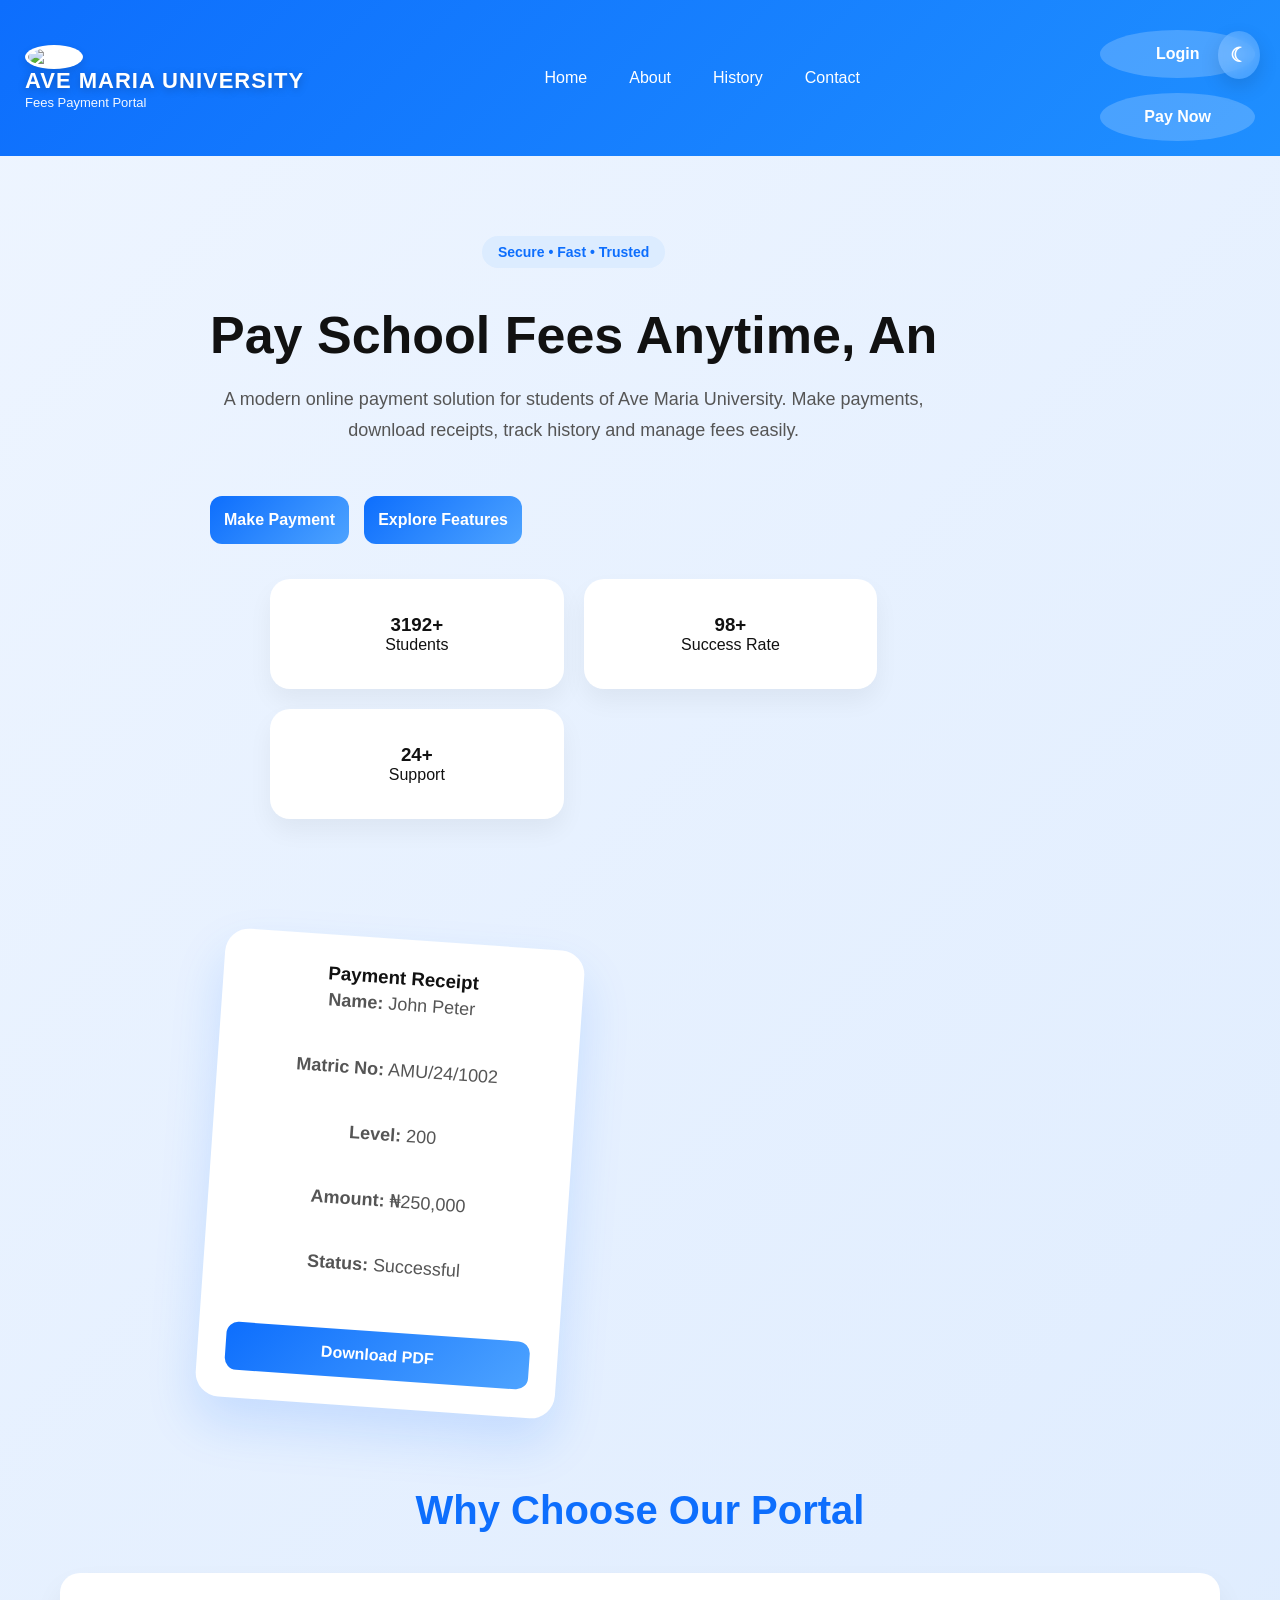
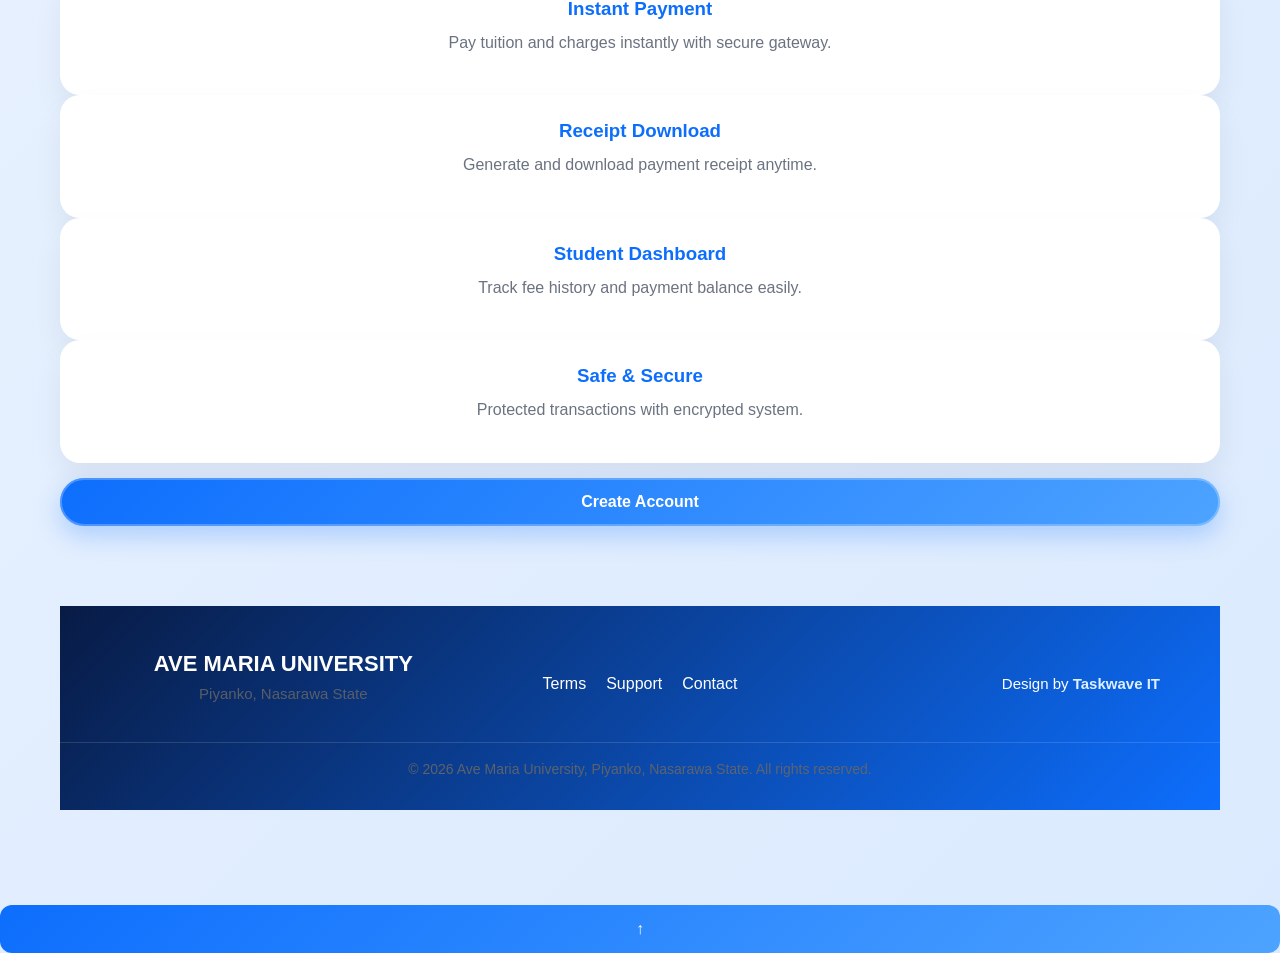
==== index.html @ d62d5ad3 "Add files via upload" ====
<!DOCTYPE html>
<html lang="en">
<head>
<meta charset="UTF-8">
<meta name="viewport" content="width=device-width, initial-scale=1.0">
<title>Ave Maria University Fees Portal</title>
<link rel="stylesheet" href="style.css">
</head>
<body>

<!-- HEADER -->
<header>
    
<div class="logo">
   <div class="logo">
    <img src="image/logo.jpg" alt="Logo">

    <div class="logo-text">
        <h2>AVE MARIA UNIVERSITY</h2>
        <span>Fees Payment Portal</span>
    </div>
</div>
</div>
<button class="theme-toggle" id="themeToggle" title="Toggle Theme">
    ☾
</button>
    <nav>
        <a href="index.html">Home</a>
        <a href="about.html">About</a>
        <a href="payment history.html">History</a>
        <a href="contact.html">Contact</a>
        
    

    </nav>

    <div class="buttons">
        <a href="login.html"><button class="login">Login</button></a>
        <a href="paynow.html"><button class="register">Pay Now</button></a>
    </div>
</header>

<!-- HERO -->
<section class="hero">

    <div class="hero-left">
        <span class="tag">Secure • Fast • Trusted</span>
        <h1>Pay School Fees <br> Anytime, Anywhere</h1>
        <p>
            A modern online payment solution for students of Ave Maria University.
            Make payments, download receipts, track history and manage fees easily.
        </p>

        <div class="hero-btns">
            <a href="paynow.html"><button class="primary">Make Payment</button></a>
            <a href="features.html"><button class="secondary">Explore Features</button></a>
        </div>

        <!-- STATS -->
        <div class="stats">
            <div class="box">
                <h3>5k+</h3>
                <span>Students</span>
            </div>

            <div class="box">
                <h3>98%</h3>
                <span>Success Rate</span>
            </div>

            <div class="box">
                <h3>24/7</h3>
                <span>Support</span>
            </div>
        </div>
    </div>

    <!-- FLOATING RECEIPT -->
    <div class="hero-right">
        <div class="receipt-card">
            <h3>Payment Receipt</h3>
            <p><strong>Name:</strong> John Peter</p>
            <p><strong>Matric No:</strong> AMU/24/1002</p>
            <p><strong>Level:</strong> 200</p>
            <p><strong>Amount:</strong> ₦250,000</p>
            <p><strong>Status:</strong> Successful</p>
            <button>Download PDF</button>
        </div>
    </div>

</section>

<!-- FEATURES -->
<section class="features">

    <h2>Why Choose Our Portal</h2>

    <div class="cards">

        <div class="card">
            <h3>Instant Payment</h3>
            <p>Pay tuition and charges instantly with secure gateway.</p>
        </div>

        <div class="card">
            <h3>Receipt Download</h3>
            <p>Generate and download payment receipt anytime.</p>
        </div>

        <div class="card">
            <h3>Student Dashboard</h3>
            <p>Track fee history and payment balance easily.</p>
        </div>

        <div class="card">
            <h3>Safe & Secure</h3>
            <p>Protected transactions with encrypted system.</p>
        </div>

    </div>
    <a href="register.html">
    <button class="create-account-btn" id="createAccountBtn">
        <span>Create Account</span>
    </button>
</a>
<!-- FOOTER -->
<footer class="footer">

    <div class="footer-top">

        <div class="footer-brand">
            <h3>AVE MARIA UNIVERSITY</h3>
            <p>Piyanko, Nasarawa State</p>
        </div>

        <div class="footer-links">
            <a href="terms.html">Terms</a>
            <a href="support.html">Support</a>
            <a href="contact.html">Contact</a>
        </div>

        <div class="footer-credit">
            <span>Design by <strong>Taskwave IT</strong></span>
        </div>

    </div>

    <div class="footer-bottom">
        <p id="copyright"></p>
    </div>

</footer>
<script src="script.js"></script>
</section>

</body>
</html>
---- style.css ----
*{
margin:0;
padding:0;
box-sizing:border-box;
font-family:Segoe UI, sans-serif;
}

html{
scroll-behavior:smooth;
}

body{
width:100%;
overflow-x:hidden;
}



*{
    margin:0;
    padding:0;
    box-sizing:border-box;
    font-family:'Inter',sans-serif;
}

body{
    background:#f7fbff;
    color:#111827;
}

/* HEADER */
.header{
    padding:18px 70px;
    display:flex;
    justify-content:space-between;
    align-items:center;
    background:linear-gradient(135deg,#0d6efd,#1f7bff);
    color:#fff;
}

.logo h2{
    font-size:22px;
}

.logo span{
    font-size:13px;
    opacity:.9;
}

nav{
    display:flex;
    gap:28px;
}

nav a{
    color:#fff;
    text-decoration:none;
    font-weight:500;
}

.actions{
    display:flex;
    gap:12px;
}

button{
    border:none;
    cursor:pointer;
}

.btn-light{
    background:#fff;
    color:#0d6efd;
    padding:10px 20px;
    border-radius:30px;
    font-weight:700;
}

.btn-outline{
    background:transparent;
    color:#fff;
    border:2px solid #fff;
    padding:10px 20px;
    border-radius:30px;
    font-weight:700;
}

/* HERO */
.hero{
    padding:80px 70px;
    display:grid;
    grid-template-columns:1fr 1fr;
    gap:60px;
    align-items:center;
}

.tag{
    color:#0d6efd;
    font-weight:700;
    margin-bottom:14px;
}

.hero-left h1{
    font-size:58px;
    line-height:1.1;
    margin-bottom:20px;
}

.sub{
    font-size:17px;
    color:#6b7280;
    line-height:1.7;
    max-width:560px;
}

.hero-btns{
    margin-top:28px;
    display:flex;
    gap:15px;
}

.primary-btn{
    background:#0d6efd;
    color:#fff;
    padding:14px 26px;
    border-radius:35px;
    font-weight:700;
}

.secondary-btn{
    background:#e8f1ff;
    color:#0d6efd;
    padding:14px 26px;
    border-radius:35px;
    font-weight:700;
}

.stats{
    display:flex;
    gap:18px;
    margin-top:35px;
}

.stat-box{
    background:#fff;
    padding:18px 24px;
    border-radius:18px;
    box-shadow:0 10px 25px rgba(0,0,0,.05);
}

.stat-box h3{
    color:#0d6efd;
    font-size:28px;
}

.stat-box span{
    color:#6b7280;
    font-size:14px;
}

/* RECEIPT */
.hero-right{
    display:flex;
    justify-content:center;
}

.receipt-card{
    width:360px;
    background:#fff;
    padding:28px;
    border-radius:24px;
    box-shadow:0 25px 50px rgba(13,110,253,.15);
    transform:rotate(4deg);
}

.receipt-top{
    display:flex;
    justify-content:space-between;
    align-items:center;
}

.receipt-top h3{
    font-size:20px;
}

.receipt-top span{
    background:#dcfce7;
    color:#16a34a;
    padding:6px 12px;
    border-radius:20px;
    font-size:13px;
    font-weight:700;
}

.line{
    height:1px;
    background:#e5e7eb;
    margin:18px 0;
}

.receipt-row{
    display:flex;
    justify-content:space-between;
    margin-bottom:16px;
}

.receipt-row p{
    color:#6b7280;
}

.green{
    color:#16a34a;
}

.download-btn{
    margin-top:12px;
    width:100%;
    background:#0d6efd;
    color:#fff;
    padding:14px;
    border-radius:14px;
    font-weight:700;
}

/* FEATURES */
.features{
    padding:40px 70px 90px;
}

.features h2{
    text-align:center;
    font-size:38px;
    margin-bottom:35px;
}

.feature-grid{
    display:grid;
    grid-template-columns:repeat(auto-fit,minmax(230px,1fr));
    gap:22px;
}

.card{
    background:#fff;
    padding:28px;
    border-radius:20px;
    box-shadow:0 10px 30px rgba(0,0,0,.05);
}

.card h3{
    margin-bottom:10px;
    color:#0d6efd;
}

.card p{
    color:#6b7280;
    line-height:1.6;
}

/* RESPONSIVE */
@media(max-width:950px){
    .hero{
        grid-template-columns:1fr;
    }

    .header{
        flex-direction:column;
        gap:16px;
        padding:25px;
    }

    nav{
        flex-wrap:wrap;
        justify-content:center;
    }

    .hero,
    .features{
        padding:40px 25px;
    }

    .hero-left h1{
        font-size:42px;
    }

    .stats{
        flex-direction:column;
    }
}
*{
margin:0;
padding:0;
box-sizing:border-box;
font-family:Segoe UI,sans-serif;
}

body{
background:linear-gradient(135deg,#eaf4ff,#ffffff);
min-height:100vh;
}

/* HEADER */
header{
display:flex;
justify-content:space-between;
align-items:center;
padding:18px 60px;
background:linear-gradient(135deg,#0d6efd,#1f8fff);
color:#fff;
flex-wrap:wrap;
}

.logo h2{
font-size:22px;
}

.logo span{
font-size:13px;
opacity:.9;
}

nav{
display:flex;
gap:20px;
}

nav a{
text-decoration:none;
color:#fff;
font-weight:500;
}

nav a:hover{
opacity:.8;
}

/* FORM */
.register-section{
display:flex;
justify-content:center;
align-items:center;
padding:50px 20px;
}

.register-card{
background:#fff;
width:100%;
max-width:500px;
padding:40px;
border-radius:20px;
box-shadow:0 15px 40px rgba(0,0,0,.08);
}

.register-card h1{
color:#0d6efd;
margin-bottom:10px;
}

.register-card p{
color:#666;
margin-bottom:25px;
}

.input-group{
margin-bottom:18px;
}

.input-group label{
display:block;
margin-bottom:8px;
font-weight:600;
color:#333;
}

.input-group input,
.input-group select{
width:100%;
padding:14px;
border:1px solid #d9e4f5;
border-radius:12px;
outline:none;
font-size:15px;
}

.input-group input:focus,
.input-group select:focus{
border-color:#0d6efd;
}

button{
width:100%;
padding:14px;
border:none;
border-radius:12px;
background:#0d6efd;
color:#fff;
font-size:16px;
font-weight:600;
cursor:pointer;
margin-top:10px;
}

button:hover{
background:#0958d9;
}

.bottom-text{
text-align:center;
margin-top:18px;
font-size:14px;
}

.bottom-text a{
color:#0d6efd;
text-decoration:none;
font-weight:600;
}

/* MOBILE */
@media(max-width:768px){

header{
padding:20px;
flex-direction:column;
gap:15px;
}

nav{
flex-wrap:wrap;
justify-content:center;
}

.register-card{
padding:25px;
}

}
*{
margin:0;
padding:0;
box-sizing:border-box;
font-family:Segoe UI,sans-serif;
}

body{
background:#f8fbff;
color:#111;
}

/* HEADER */
header{
display:flex;
justify-content:space-between;
align-items:center;
padding:18px 60px;
background:linear-gradient(135deg,#0d6efd,#1f8fff);
color:#fff;
flex-wrap:wrap;
}

.logo h2{
font-size:22px;
}

.logo span{
font-size:13px;
opacity:.9;
}

nav{
display:flex;
gap:20px;
}

nav a{
text-decoration:none;
color:#fff;
font-weight:500;
}

nav a:hover{
opacity:.8;
}

/* HERO */
.hero{
display:flex;
justify-content:space-between;
align-items:center;
padding:80px 60px;
gap:40px;
flex-wrap:wrap;
}

.hero-text{
flex:1;
min-width:300px;
}

.tag{
background:#dbeaff;
color:#0d6efd;
padding:8px 16px;
border-radius:20px;
font-size:14px;
font-weight:600;
}

.hero-text h1{
font-size:52px;
margin:20px 0;
line-height:1.2;
}

.hero-text p{
font-size:18px;
color:#555;
line-height:1.7;
max-width:550px;
}

.hero-text button{
margin-top:25px;
padding:14px 28px;
border:none;
border-radius:30px;
background:#0d6efd;
color:#fff;
font-size:16px;
font-weight:600;
cursor:pointer;
}

.hero-card{
flex:1;
display:grid;
grid-template-columns:1fr;
gap:20px;
min-width:300px;
}

.card{
background:#fff;
padding:25px;
border-radius:20px;
box-shadow:0 15px 30px rgba(0,0,0,.06);
transition:.3s;
}

.card:hover{
transform:translateY(-8px);
}

/* ABOUT BOX */
.about-section{
padding:20px 60px 70px;
display:grid;
grid-template-columns:repeat(auto-fit,minmax(300px,1fr));
gap:25px;
}

.box{
background:#fff;
padding:35px;
border-radius:20px;
box-shadow:0 12px 25px rgba(0,0,0,.05);
}

.box h2{
color:#0d6efd;
margin-bottom:15px;
}

/* FEATURES */
.features{
padding:30px 60px 80px;
text-align:center;
}

.features h2{
font-size:40px;
margin-bottom:40px;
}

.grid{
display:grid;
grid-template-columns:repeat(auto-fit,minmax(220px,1fr));
gap:25px;
}

.feature-card{
background:#fff;
padding:28px;
border-radius:18px;
box-shadow:0 10px 20px rgba(0,0,0,.05);
transition:.3s;
}

.feature-card:hover{
transform:translateY(-10px);
}

.feature-card h3{
color:#0d6efd;
margin-bottom:12px;
}

/* COUNTER */
.counter-section{
padding:20px 60px 90px;
display:grid;
grid-template-columns:repeat(auto-fit,minmax(220px,1fr));
gap:25px;
}

.counter-box{
background:linear-gradient(135deg,#0d6efd,#1f8fff);
padding:35px;
border-radius:20px;
text-align:center;
color:#fff;
}

.counter-box h3{
font-size:40px;
margin-bottom:10px;
}

/* MOBILE */
@media(max-width:900px){

header{
padding:20px;
flex-direction:column;
gap:15px;
}

nav{
flex-wrap:wrap;
justify-content:center;
}

.hero,
.about-section,
.features,
.counter-section{
padding-left:20px;
padding-right:20px;
}

.hero-text h1{
font-size:38px;
}

}
/* Create Account Button */

.create-account-btn{
    position:relative;
    padding:14px 28px;
    border:none;
    border-radius:40px;
    background:linear-gradient(135deg,#0d6efd,#4da3ff);
    color:#fff;
    font-size:16px;
    font-weight:700;
    cursor:pointer;
    overflow:hidden;
    transition:0.35s ease;
    box-shadow:0 10px 25px rgba(13,110,253,.25);
}

.create-account-btn:hover{
    transform:translateY(-4px) scale(1.03);
    box-shadow:0 18px 35px rgba(13,110,253,.35);
}

/* shine effect */
.create-account-btn::before{
    content:"";
    position:absolute;
    top:0;
    left:-100%;
    width:60%;
    height:100%;
    background:rgba(255,255,255,.25);
    transform:skewX(-25deg);
    transition:0.7s;
}

.create-account-btn:hover::before{
    left:130%;
}

/* pulse glow */
.create-account-btn::after{
    content:"";
    position:absolute;
    inset:0;
    border-radius:40px;
    border:2px solid rgba(255,255,255,.25);
    animation:pulseGlow 2s infinite;
}

@keyframes pulseGlow{
    0%{
        transform:scale(1);
        opacity:1;
    }
    100%{
        transform:scale(1.15);
        opacity:0;
    }
}

/* mobile */
@media(max-width:768px){
    .create-account-btn{
        width:100%;
        padding:15px;
    }
}
/* FOOTER */

.footer{
background:linear-gradient(135deg,#081b45,#0d6efd);
color:#fff;
margin-top:80px;
padding:0;
overflow:hidden;
}

.footer-top{
display:grid;
grid-template-columns:repeat(auto-fit,minmax(220px,1fr));
gap:30px;
padding:45px 60px 25px;
align-items:center;
}

.footer-brand h3{
font-size:22px;
margin-bottom:8px;
}

.footer-brand p{
opacity:.85;
font-size:15px;
}

.footer-links{
display:flex;
gap:20px;
flex-wrap:wrap;
justify-content:center;
}

.footer-links a{
text-decoration:none;
color:#fff;
font-weight:500;
position:relative;
transition:.3s;
}

.footer-links a::after{
content:"";
position:absolute;
left:0;
bottom:-5px;
width:0%;
height:2px;
background:#fff;
transition:.3s;
}

.footer-links a:hover::after{
width:100%;
}

.footer-links a:hover{
opacity:.85;
}

.footer-credit{
text-align:right;
font-size:15px;
}

.footer-credit strong{
color:#dff0ff;
}

.footer-bottom{
border-top:1px solid rgba(255,255,255,.15);
padding:18px 20px;
text-align:center;
font-size:14px;
opacity:.9;
}

/* glow animation */
.footer{
animation:footerGlow 6s infinite alternate;
}

@keyframes footerGlow{
0%{
box-shadow:0 -5px 25px rgba(13,110,253,.12);
}
100%{
box-shadow:0 -10px 35px rgba(255,255,255,.10);
}
}

/* mobile */
@media(max-width:768px){

.footer-top{
padding:35px 20px;
text-align:center;
}

.footer-credit{
text-align:center;
}

.footer-links{
justify-content:center;
}

}
*{
margin:0;
padding:0;
box-sizing:border-box;
font-family:Segoe UI,sans-serif;
}

body{
background:#f7fbff;
color:#111;
}

/* HEADER */
.header{
display:flex;
justify-content:space-between;
align-items:center;
padding:18px 60px;
background:linear-gradient(135deg,#0d6efd,#1f8fff);
color:#fff;
flex-wrap:wrap;
}

.logo h2{
font-size:22px;
}

.logo span{
font-size:13px;
opacity:.9;
}

nav{
display:flex;
gap:18px;
}

nav a{
color:#fff;
text-decoration:none;
font-weight:500;
transition:.3s;
}

nav a:hover,
nav a.active{
opacity:.8;
}

/* HERO */
.hero{
padding:80px 60px 50px;
text-align:center;
}

.tag{
display:inline-block;
padding:8px 16px;
background:#dcecff;
color:#0d6efd;
border-radius:30px;
font-size:14px;
font-weight:600;
}

.hero h1{
font-size:52px;
margin:20px 0 15px;
}

.hero p{
max-width:700px;
margin:auto;
font-size:18px;
color:#555;
line-height:1.7;
}

/* CONTACT */
.contact-wrapper{
display:grid;
grid-template-columns:1.2fr .8fr;
gap:30px;
padding:20px 60px 80px;
}

.contact-card,
.info-card{
background:#fff;
padding:35px;
border-radius:22px;
box-shadow:0 15px 35px rgba(0,0,0,.06);
}

.contact-card h2,
.info-card h2{
color:#0d6efd;
margin-bottom:25px;
}

.input-group{
margin-bottom:18px;
}

.input-group label{
display:block;
font-weight:600;
margin-bottom:8px;
}

.input-group input,
.input-group textarea{
width:100%;
padding:14px;
border:1px solid #d9e6ff;
border-radius:14px;
outline:none;
font-size:15px;
resize:none;
}

.input-group input:focus,
.input-group textarea:focus{
border-color:#0d6efd;
}

button{
width:100%;
padding:15px;
border:none;
border-radius:14px;
background:linear-gradient(135deg,#0d6efd,#3d8bfd);
color:#fff;
font-size:16px;
font-weight:700;
cursor:pointer;
transition:.3s;
}

button:hover{
transform:translateY(-3px);
box-shadow:0 12px 25px rgba(13,110,253,.25);
}

/* INFO */
.info-box{
padding:18px;
border:1px solid #edf3ff;
border-radius:16px;
margin-bottom:15px;
transition:.3s;
}

.info-box:hover{
transform:translateY(-5px);
box-shadow:0 12px 20px rgba(0,0,0,.05);
}

.info-box h4{
margin-bottom:8px;
color:#0d6efd;
}

.info-box p{
color:#555;
line-height:1.6;
}

/* REVEAL */
.reveal{
opacity:0;
transform:translateY(40px);
transition:1s ease;
}

.reveal.show{
opacity:1;
transform:translateY(0);
}

/* MOBILE */
@media(max-width:950px){

.header{
padding:20px;
flex-direction:column;
gap:15px;
}

nav{
flex-wrap:wrap;
justify-content:center;
}

.hero,
.contact-wrapper{
padding-left:20px;
padding-right:20px;
}

.hero h1{
font-size:38px;
}

.contact-wrapper{
grid-template-columns:1fr;
}

}
/* THEME TOGGLE BUTTON */

header{
position:relative;
}

.theme-toggle{
position:absolute;
top:18px;
right:20px;
width:46px;
height:46px;
border:none;
border-radius:50%;
background:rgba(255,255,255,.18);
backdrop-filter:blur(8px);
color:#fff;
font-size:22px;
cursor:pointer;
transition:.35s ease;
box-shadow:0 8px 20px rgba(0,0,0,.12);
z-index:999;
}

.theme-toggle:hover{
transform:rotate(20deg) scale(1.08);
background:rgba(255,255,255,.28);
}

/* DARK MODE */

body.dark-mode{
background:#0f172a;
color:#fff;
transition:.4s ease;
}

body.dark-mode header{
background:linear-gradient(135deg,#020617,#0f172a);
}

body.dark-mode nav a{
color:#fff;
}

body.dark-mode .card,
body.dark-mode .box,
body.dark-mode .feature-card,
body.dark-mode .contact-card,
body.dark-mode .info-card,
body.dark-mode .register-card,
body.dark-mode .receipt-card{
background:#1e293b;
color:#fff;
box-shadow:none;
}

body.dark-mode p,
body.dark-mode span,
body.dark-mode label{
color:#d1d5db;
}

body.dark-mode input,
body.dark-mode textarea,
body.dark-mode select{
background:#0f172a;
color:#fff;
border:1px solid #334155;
}

body.dark-mode .theme-toggle{
background:rgba(255,255,255,.08);
color:#ffd54f;
}

/* MOBILE */
@media(max-width:768px){

.theme-toggle{
top:15px;
right:15px;
width:42px;
height:42px;
font-size:20px;
}

}
*{
margin:0;
padding:0;
box-sizing:border-box;
font-family:Segoe UI,sans-serif;
}

body{
background:linear-gradient(135deg,#eef5ff,#dcecff);
min-height:100vh;
color:#111;
transition:.4s;
}

/* HEADER */
.header{
display:flex;
justify-content:space-between;
align-items:center;
padding:18px 60px;
background:linear-gradient(135deg,#0d6efd,#1f8fff);
color:#fff;
position:relative;
flex-wrap:wrap;
}

.logo h2{
font-size:22px;
}

.logo span{
font-size:13px;
opacity:.9;
}

nav{
display:flex;
gap:18px;
}

nav a{
color:#fff;
text-decoration:none;
font-weight:500;
}

nav a.active,
nav a:hover{
opacity:.8;
}

/* theme */
.theme-toggle{
position:absolute;
top:18px;
right:20px;
width:44px;
height:44px;
border:none;
border-radius:50%;
background:rgba(255,255,255,.18);
color:#fff;
font-size:20px;
cursor:pointer;
}

/* LOGIN */
.login-wrapper{
display:grid;
grid-template-columns:1fr 1fr;
gap:40px;
padding:70px 60px;
align-items:center;
}

/* LEFT */
.login-info h1{
font-size:58px;
margin:15px 0;
}

.login-info p{
font-size:18px;
line-height:1.7;
color:#555;
max-width:500px;
}

.tag{
display:inline-block;
padding:8px 16px;
border-radius:30px;
background:#dcecff;
color:#0d6efd;
font-weight:600;
}

.glass-card{
margin-top:20px;
padding:22px;
background:rgba(255,255,255,.55);
backdrop-filter:blur(10px);
border-radius:18px;
box-shadow:0 10px 25px rgba(0,0,0,.05);
}

.glass-card h3{
color:#0d6efd;
margin-bottom:8px;
}

/* RIGHT */
.login-card{
background:#fff;
padding:40px;
border-radius:24px;
box-shadow:0 20px 45px rgba(0,0,0,.08);
}

.login-card h2{
font-size:34px;
color:#0d6efd;
margin-bottom:8px;
}

.login-card p{
color:#666;
margin-bottom:22px;
}

.input-group{
margin-bottom:18px;
}

.input-group label{
display:block;
font-weight:600;
margin-bottom:8px;
}

.input-group input{
width:100%;
padding:15px;
border:1px solid #dbe4f5;
border-radius:14px;
outline:none;
font-size:15px;
}

.input-group input:focus{
border-color:#0d6efd;
}

.password-box{
position:relative;
}

.password-box span{
position:absolute;
right:15px;
top:50%;
transform:translateY(-50%);
cursor:pointer;
font-size:18px;
}

.options{
display:flex;
justify-content:space-between;
align-items:center;
margin-bottom:20px;
font-size:14px;
}

.options a{
color:#0d6efd;
text-decoration:none;
}

.login-btn,
.google-btn{
width:100%;
padding:15px;
border:none;
border-radius:14px;
font-size:16px;
font-weight:700;
cursor:pointer;
transition:.3s;
}

.login-btn{
background:linear-gradient(135deg,#0d6efd,#4d9dff);
color:#fff;
}

.login-btn:hover{
transform:translateY(-3px);
box-shadow:0 12px 25px rgba(13,110,253,.25);
}

.google-btn{
margin-top:18px;
background:#f4f6fb;
color:#111;
}

.divider{
text-align:center;
margin:20px 0 0;
position:relative;
}

.divider span{
background:#fff;
padding:0 12px;
position:relative;
z-index:2;
color:#666;
}

.divider::before{
content:"";
position:absolute;
left:0;
top:50%;
width:100%;
height:1px;
background:#e6edf8;
}

.bottom-text{
text-align:center;
margin-top:20px;
font-size:14px;
}

.bottom-text a{
color:#0d6efd;
font-weight:600;
text-decoration:none;
}

/* DARK MODE */
body.dark-mode{
background:#0f172a;
color:#fff;
}

body.dark-mode .login-card,
body.dark-mode .glass-card{
background:#1e293b;
color:#fff;
}

body.dark-mode .login-card p,
body.dark-mode .login-info p{
color:#cbd5e1;
}

body.dark-mode input{
background:#0f172a;
color:#fff;
border:1px solid #334155;
}

body.dark-mode .divider span{
background:#1e293b;
}

body.dark-mode .google-btn{
background:#334155;
color:#fff;
}

/* MOBILE */
@media(max-width:950px){

.header{
padding:20px;
flex-direction:column;
gap:15px;
}

nav{
flex-wrap:wrap;
justify-content:center;
}

.login-wrapper{
grid-template-columns:1fr;
padding:40px 20px;
}

.login-info h1{
font-size:40px;
}

.login-card{
padding:25px;
}

}
*{
margin:0;
padding:0;
box-sizing:border-box;
font-family:Segoe UI,sans-serif;
}

body{
background:#f7fbff;
color:#111;
transition:.4s;
}

/* header */
.header{
display:flex;
justify-content:space-between;
align-items:center;
padding:18px 60px;
background:linear-gradient(135deg,#0d6efd,#1f8fff);
color:#fff;
flex-wrap:wrap;
position:relative;
}

.logo h2{font-size:22px;}
.logo span{font-size:13px;opacity:.9;}

nav{
display:flex;
gap:18px;
}

nav a{
color:#fff;
text-decoration:none;
font-weight:500;
}

nav a.active{opacity:.8;}

.theme-toggle{
position:absolute;
right:20px;
top:16px;
width:42px;
height:42px;
border:none;
border-radius:50%;
background:rgba(255,255,255,.2);
color:#fff;
font-size:20px;
cursor:pointer;
}

/* hero */
.hero{
padding:60px;
}

.tag{
display:inline-block;
padding:8px 15px;
border-radius:30px;
background:#dcecff;
color:#0d6efd;
font-weight:600;
}

.hero h1{
font-size:52px;
margin:18px 0;
}

.hero p{
color:#555;
font-size:18px;
margin-bottom:35px;
}

.summary-grid{
display:grid;
grid-template-columns:repeat(auto-fit,minmax(220px,1fr));
gap:20px;
}

.summary-card{
background:#fff;
padding:28px;
border-radius:20px;
box-shadow:0 15px 30px rgba(0,0,0,.05);
}

.summary-card h3{
font-size:32px;
color:#0d6efd;
margin-bottom:10px;
}

/* table */
.table-section{
padding:0 60px 80px;
}

.table-top{
display:flex;
gap:15px;
margin-bottom:20px;
flex-wrap:wrap;
}

.table-top input,
.table-top select{
padding:14px;
border:1px solid #dbe5f5;
border-radius:12px;
outline:none;
}

.table-top input{
flex:1;
min-width:260px;
}

.table-wrapper{
background:#fff;
border-radius:22px;
overflow:auto;
box-shadow:0 15px 35px rgba(0,0,0,.06);
}

table{
width:100%;
border-collapse:collapse;
min-width:1000px;
}

th,td{
padding:18px;
text-align:left;
border-bottom:1px solid #edf2fa;
}

th{
background:#f7faff;
font-size:14px;
color:#0d6efd;
}

.badge{
padding:7px 14px;
border-radius:30px;
font-size:13px;
font-weight:700;
}

.success{
background:#d1fae5;
color:#065f46;
}

.pending{
background:#fef3c7;
color:#92400e;
}

.failed{
background:#fee2e2;
color:#991b1b;
}

.mini-btn{
padding:9px 16px;
border:none;
border-radius:12px;
background:#0d6efd;
color:#fff;
cursor:pointer;
}

/* dark mode */
body.dark-mode{
background:#0f172a;
color:#fff;
}

body.dark-mode .summary-card,
body.dark-mode .table-wrapper{
background:#1e293b;
}

body.dark-mode th{
background:#243247;
}

body.dark-mode td,
body.dark-mode p{
color:#d1d5db;
}

body.dark-mode input,
body.dark-mode select{
background:#0f172a;
color:#fff;
border:1px solid #334155;
}

/* mobile */
@media(max-width:950px){

.header{
padding:20px;
flex-direction:column;
gap:15px;
}

nav{
flex-wrap:wrap;
justify-content:center;
}

.hero,
.table-section{
padding-left:20px;
padding-right:20px;
}

.hero h1{
font-size:38px;
}

}
*{
margin:0;
padding:0;
box-sizing:border-box;
font-family:Segoe UI,sans-serif;
}

body{
background:linear-gradient(135deg,#eef5ff,#dbeafe);
min-height:100vh;
color:#111;
transition:.4s;
}

/* HEADER */
.header{
display:flex;
justify-content:space-between;
align-items:center;
padding:18px 60px;
background:linear-gradient(135deg,#0d6efd,#1f8fff);
color:#fff;
flex-wrap:wrap;
position:relative;
}

.logo h2{font-size:22px;}
.logo span{font-size:13px;opacity:.9;}

nav{
display:flex;
gap:18px;
}

nav a{
color:#fff;
text-decoration:none;
font-weight:500;
}

nav a.active,
nav a:hover{
opacity:.8;
}

.theme-toggle{
position:absolute;
right:20px;
top:16px;
width:42px;
height:42px;
border:none;
border-radius:50%;
background:rgba(255,255,255,.2);
color:#fff;
font-size:20px;
cursor:pointer;
}

/* ACCESS */
.access-wrapper{
display:grid;
grid-template-columns:1fr 1fr;
gap:40px;
padding:70px 60px;
align-items:center;
}

.tag{
display:inline-block;
padding:8px 16px;
border-radius:30px;
background:#dcecff;
color:#0d6efd;
font-weight:600;
}

.left-side h1{
font-size:54px;
margin:18px 0;
}

.left-side p{
font-size:18px;
line-height:1.7;
color:#555;
max-width:520px;
}

.info-card{
margin-top:18px;
padding:22px;
background:rgba(255,255,255,.7);
border-radius:18px;
box-shadow:0 12px 25px rgba(0,0,0,.05);
}

.info-card h3{
color:#0d6efd;
margin-bottom:8px;
}

/* LOGIN CARD */
.login-card{
background:#fff;
padding:40px;
border-radius:24px;
box-shadow:0 20px 45px rgba(0,0,0,.08);
}

.login-card h2{
font-size:34px;
color:#0d6efd;
margin-bottom:8px;
}

.login-card p{
color:#666;
margin-bottom:22px;
}

.input-group{
margin-bottom:18px;
}

.input-group label{
display:block;
font-weight:600;
margin-bottom:8px;
}

.input-group input{
width:100%;
padding:15px;
border:1px solid #dbe5f5;
border-radius:14px;
outline:none;
font-size:15px;
}

.input-group input:focus{
border-color:#0d6efd;
}

.password-box{
position:relative;
}

.password-box span{
position:absolute;
right:15px;
top:50%;
transform:translateY(-50%);
cursor:pointer;
}

.login-btn{
width:100%;
padding:15px;
border:none;
border-radius:14px;
background:linear-gradient(135deg,#0d6efd,#4da3ff);
color:#fff;
font-size:16px;
font-weight:700;
cursor:pointer;
transition:.3s;
}

.login-btn:hover{
transform:translateY(-3px);
box-shadow:0 12px 25px rgba(13,110,253,.25);
}

.bottom-text{
margin-top:18px;
text-align:center;
font-size:14px;
}

.bottom-text a{
color:#0d6efd;
font-weight:600;
text-decoration:none;
}

/* DARK MODE */
body.dark-mode{
background:#0f172a;
color:#fff;
}

body.dark-mode .login-card,
body.dark-mode .info-card{
background:#1e293b;
}

body.dark-mode p,
body.dark-mode .login-card p{
color:#cbd5e1;
}

body.dark-mode input{
background:#0f172a;
color:#fff;
border:1px solid #334155;
}

/* MOBILE */
@media(max-width:950px){

.header{
padding:20px;
flex-direction:column;
gap:15px;
}

nav{
flex-wrap:wrap;
justify-content:center;
}

.access-wrapper{
grid-template-columns:1fr;
padding:40px 20px;
}

.left-side h1{
font-size:38px;
}

.login-card{
padding:25px;
}

}
/* TABLET */
@media (max-width: 1024px){

header{
padding:15px 20px !important;
flex-direction:column;
gap:10px;
text-align:center;
}

nav{
flex-wrap:wrap;
justify-content:center;
gap:10px;
}

.hero,
.login-wrapper,
.contact-wrapper,
.access-wrapper,
.features,
.table-section{
padding:40px 20px !important;
grid-template-columns:1fr !important;
}

h1{
font-size:36px !important;
}

}

/* MOBILE */
@media (max-width: 600px){

h1{
font-size:28px !important;
}

h2{
font-size:22px !important;
}

button{
width:100%;
}

nav a{
font-size:14px;
}

header{
text-align:center;
}

.hero,
.login-wrapper,
.contact-wrapper,
.access-wrapper{
padding:30px 15px !important;
}

}
header{
display:flex;
justify-content:space-between;
align-items:center;
flex-wrap:wrap;
gap:10px;
}
input, select, textarea{
width:100%;
padding:14px;
font-size:16px;
}

button{
min-height:48px;
font-size:16px;
}
nav{
display:flex;
flex-wrap:wrap;
gap:15px;
}

nav a{
padding:8px 12px;
border-radius:8px;
}

nav a:hover{
background:rgba(255,255,255,0.2);
}
*{
margin:0;
padding:0;
box-sizing:border-box;
font-family:Segoe UI,sans-serif;
}

body{
background:#f6f9ff;
color:#111;
}

/* HEADER */
header{
display:flex;
justify-content:space-between;
align-items:center;
padding:15px 25px;
background:linear-gradient(135deg,#0d6efd,#1f8fff);
color:#fff;
}

header button{
background:rgba(255,255,255,.2);
border:none;
color:#fff;
padding:10px;
border-radius:50%;
cursor:pointer;
}

/* LAYOUT */
.container{
display:grid;
grid-template-columns:1.2fr .8fr;
gap:25px;
padding:40px;
}

/* FORM */
.form-box,
.summary-box{
background:#fff;
padding:25px;
border-radius:18px;
box-shadow:0 10px 25px rgba(0,0,0,.08);
}

h2{
color:#0d6efd;
margin-bottom:10px;
}

p{
color:#666;
margin-bottom:15px;
}

label{
display:block;
margin-top:10px;
font-weight:600;
}

input,select{
width:100%;
padding:12px;
margin-top:5px;
border-radius:10px;
border:1px solid #ddd;
outline:none;
}

button{
margin-top:15px;
width:100%;
padding:14px;
border:none;
border-radius:12px;
background:linear-gradient(135deg,#0d6efd,#4da3ff);
color:#fff;
font-weight:700;
cursor:pointer;
}

/* SUMMARY */
.summary p{
padding:8px 0;
border-bottom:1px solid #eee;
}

.bank-box{
margin-top:20px;
padding:15px;
background:#f4f8ff;
border-radius:12px;
}

/* DARK MODE */
body.dark{
background:#0f172a;
color:#fff;
}

body.dark .form-box,
body.dark .summary-box{
background:#1e293b;
color:#fff;
}

body.dark input,
body.dark select{
background:#0f172a;
color:#fff;
border:1px solid #334155;
}

body.dark .bank-box{
background:#0f172a;
}

/* MOBILE */
@media(max-width:900px){
.container{
grid-template-columns:1fr;
padding:20px;
}
}
.back-btn{
position:absolute;
left:20px;
top:15px;
padding:10px 15px;
border:none;
border-radius:10px;
background:rgba(255,255,255,.2);
color:#fff;
font-weight:600;
cursor:pointer;
transition:.3s;
}

.back-btn:hover{
background:rgba(255,255,255,.35);
transform:translateX(-3px);
}
.brand-title{
font-size:22px;
font-weight:900;
letter-spacing:2px;
text-transform:uppercase;
color:#fff;
text-shadow:0 2px 10px rgba(0,0,0,.2);
}
.brand-title{
font-size:22px;
font-weight:900;
letter-spacing:3px;
text-transform:uppercase;
color:#ffffff;
background:linear-gradient(90deg,#fff,#cfe3ff);
-webkit-background-clip:text;
-webkit-text-fill-color:transparent;
text-shadow:0 0 20px rgba(13,110,253,.4);
}
.brand-title{
font-size:22px;
font-weight:900;
letter-spacing:2px;
text-transform:uppercase;
color:#fff;
background:none;
-webkit-text-fill-color:unset;
}
*{
margin:0;
padding:0;
box-sizing:border-box;
font-family:Segoe UI,sans-serif;
}

body{
background:#f7fbff;
color:#111;
transition:.4s;
overflow-x:hidden;
}

/* HEADER */
.header{
display:flex;
justify-content:space-between;
align-items:center;
padding:18px 60px;
background:linear-gradient(135deg,#0d6efd,#1f8fff);
color:#fff;
flex-wrap:wrap;
position:relative;
}

.logo h2{
font-size:22px;
font-weight:900;
}

.logo span{
font-size:13px;
opacity:.9;
}

nav{
display:flex;
gap:18px;
flex-wrap:wrap;
}

nav a{
color:#fff;
text-decoration:none;
font-weight:500;
padding:8px 12px;
border-radius:10px;
transition:.3s;
}

nav a:hover,
nav a.active{
background:rgba(255,255,255,.18);
}

.theme-toggle{
position:absolute;
right:20px;
top:16px;
width:42px;
height:42px;
border:none;
border-radius:50%;
background:rgba(255,255,255,.18);
color:#fff;
font-size:20px;
cursor:pointer;
}

/* HERO */
.hero{
text-align:center;
padding:80px 20px 50px;
max-width:900px;
margin:auto;
}

.tag{
display:inline-block;
padding:8px 16px;
border-radius:30px;
background:#dcecff;
color:#0d6efd;
font-weight:700;
margin-bottom:18px;
}

.hero h1{
font-size:52px;
line-height:1.2;
margin-bottom:18px;
}

.hero p{
font-size:18px;
color:#555;
line-height:1.7;
}

/* FEATURES */
.feature-section{
padding:20px 60px 70px;
display:grid;
grid-template-columns:repeat(auto-fit,minmax(260px,1fr));
gap:25px;
}

.feature-card{
background:#fff;
padding:30px;
border-radius:22px;
box-shadow:0 15px 35px rgba(0,0,0,.06);
transition:.35s;
opacity:0;
transform:translateY(40px);
}

.feature-card.show{
opacity:1;
transform:translateY(0);
}

.feature-card:hover{
transform:translateY(-10px);
box-shadow:0 20px 40px rgba(13,110,253,.12);
}

.icon{
font-size:34px;
margin-bottom:15px;
}

.feature-card h3{
color:#0d6efd;
margin-bottom:12px;
font-size:22px;
}

.feature-card p{
color:#666;
line-height:1.7;
}

/* STATS */
.stats{
padding:0 60px 80px;
display:grid;
grid-template-columns:repeat(auto-fit,minmax(240px,1fr));
gap:20px;
}

.stat-box{
background:linear-gradient(135deg,#0d6efd,#4da3ff);
padding:35px;
border-radius:22px;
color:#fff;
text-align:center;
box-shadow:0 15px 35px rgba(13,110,253,.18);
}

.stat-box h2{
font-size:42px;
margin-bottom:10px;
}

/* DARK */
body.dark{
background:#0f172a;
color:#fff;
}

body.dark .feature-card,
body.dark .stat-box{
box-shadow:none;
}

body.dark .feature-card{
background:#1e293b;
}

body.dark .hero p,
body.dark .feature-card p{
color:#cbd5e1;
}

/* MOBILE */
@media(max-width:950px){

.header{
padding:20px;
flex-direction:column;
gap:15px;
}

nav{
justify-content:center;
}

.hero h1{
font-size:38px;
}

.feature-section,
.stats{
padding-left:20px;
padding-right:20px;
}

}

@media(max-width:600px){

.hero h1{
font-size:30px;
}

.theme-toggle{
position:static;
}

}
/* Small responsive logo */
.logo img{
width:38px;
height:38px;
object-fit:contain;
border-radius:50%;
background:#fff;
padding:3px;
box-shadow:0 4px 10px rgba(0,0,0,.12);
}

/* smaller for mobile */
@media(max-width:600px){
.logo img{
width:30px;
height:30px;
padding:2px;
}
}
/* CONTACT PAGE */
.contact-hero{
text-align:center;
padding:70px 20px 40px;
max-width:850px;
margin:auto;
position:relative;
z-index:2;
}

.contact-hero h1{
font-size:52px;
margin:15px 0;
}

.contact-hero p{
font-size:18px;
line-height:1.7;
color:#666;
}

.contact-wrap{
display:grid;
grid-template-columns:1fr 1fr;
gap:30px;
padding:20px 60px 80px;
position:relative;
z-index:2;
}

.glass{
background:rgba(255,255,255,.75);
backdrop-filter:blur(14px);
border-radius:24px;
padding:30px;
box-shadow:0 18px 35px rgba(0,0,0,.08);
}

.contact-info h2,
.contact-form h2{
color:#0d6efd;
margin-bottom:20px;
}

.info-box{
display:flex;
gap:15px;
align-items:flex-start;
margin-bottom:20px;
padding:16px;
border-radius:18px;
background:rgba(13,110,253,.05);
}

.info-box span{
font-size:26px;
}

.info-box h4{
margin-bottom:5px;
}

.info-box p{
color:#666;
}

.socials{
margin-top:25px;
display:flex;
gap:12px;
}

.socials a{
width:44px;
height:44px;
display:flex;
align-items:center;
justify-content:center;
border-radius:50%;
background:#0d6efd;
color:#fff;
text-decoration:none;
font-size:20px;
transition:.3s;
}

.socials a:hover{
transform:translateY(-6px);
}

.contact-form form{
display:grid;
gap:15px;
}

.contact-form input,
.contact-form select,
.contact-form textarea{
width:100%;
padding:14px;
border:1px solid #dbe4f5;
border-radius:14px;
outline:none;
font-size:15px;
}

.contact-form input:focus,
.contact-form select:focus,
.contact-form textarea:focus{
border-color:#0d6efd;
}

.contact-form button{
padding:15px;
border:none;
border-radius:14px;
background:linear-gradient(135deg,#0d6efd,#4da3ff);
color:#fff;
font-weight:700;
cursor:pointer;
transition:.3s;
}

.contact-form button:hover{
transform:translateY(-3px);
box-shadow:0 12px 25px rgba(13,110,253,.2);
}

/* FLOATING SHAPES */
.float{
position:fixed;
border-radius:50%;
filter:blur(8px);
opacity:.35;
z-index:1;
animation:floaty 8s ease-in-out infinite;
}

.shape1{
width:180px;
height:180px;
background:#0d6efd;
top:120px;
left:-40px;
}

.shape2{
width:220px;
height:220px;
background:#4da3ff;
right:-70px;
top:300px;
animation-delay:2s;
}

.shape3{
width:150px;
height:150px;
background:#9ec5ff;
bottom:50px;
left:40%;
animation-delay:4s;
}

@keyframes floaty{
0%,100%{transform:translateY(0);}
50%{transform:translateY(-25px);}
}

/* DARK MODE */
body.dark .glass{
background:rgba(30,41,59,.88);
}

body.dark .info-box{
background:rgba(255,255,255,.04);
}

body.dark .contact-hero p,
body.dark .info-box p{
color:#cbd5e1;
}

/* RESPONSIVE */
@media(max-width:950px){

.contact-wrap{
grid-template-columns:1fr;
padding:20px;
}

.contact-hero h1{
font-size:38px;
}

}

@media(max-width:600px){

.contact-hero h1{
font-size:30px;
}

.glass{
padding:22px;
}

.socials{
justify-content:center;
}

}
/* Dark Mode Main */
body.dark{
background:#0f172a;
color:#fff;
}

/* Cards / Boxes */
body.dark .card,
body.dark .feature-card,
body.dark .login-card,
body.dark .form-box,
body.dark .summary-box,
body.dark .table-wrapper,
body.dark .info-card{
background:#1e293b;
color:#fff;
}

/* Inputs */
body.dark input,
body.dark select,
body.dark textarea{
background:#0f172a;
color:#fff;
border:1px solid #334155;
}

/* Paragraph text */
body.dark p,
body.dark span,
body.dark td,
body.dark label{
color:#cbd5e1;
}
.logo-text h2{
font-size:22px;
font-weight:900;
color:#ffffff;
margin:0;
line-height:1.1;
text-transform:uppercase;
letter-spacing:1px;
text-shadow:0 2px 8px rgba(0,0,0,.25);
position:relative;
z-index:5;
}

.logo-text span{
color:#ffffff;
opacity:.95;
font-size:13px;
}
*{
margin:0;
padding:0;
box-sizing:border-box;
font-family:Segoe UI,sans-serif;
}

body{
background:linear-gradient(135deg,#eef5ff,#dbeafe);
min-height:100vh;
overflow-x:hidden;
position:relative;
}

/* TOPBAR */
.topbar{
padding:20px 30px;
position:relative;
z-index:10;
}

.back-home{
text-decoration:none;
color:#0d6efd;
font-weight:700;
background:#fff;
padding:12px 18px;
border-radius:14px;
box-shadow:0 10px 25px rgba(0,0,0,.06);
transition:.3s;
display:inline-block;
}

.back-home:hover{
transform:translateY(-3px);
}

/* LAYOUT */
.register-wrap{
display:grid;
grid-template-columns:1fr 1fr;
gap:30px;
padding:20px 60px 60px;
align-items:center;
min-height:calc(100vh - 80px);
position:relative;
z-index:5;
}

/* LEFT */
.welcome-panel h1{
font-size:56px;
line-height:1.1;
margin:18px 0;
color:#111827;
}

.welcome-panel p{
font-size:18px;
line-height:1.7;
color:#5b6475;
max-width:520px;
}

.tag{
display:inline-block;
padding:8px 16px;
border-radius:30px;
background:#dcecff;
color:#0d6efd;
font-weight:700;
}

.mini-card{
margin-top:18px;
padding:20px;
background:rgba(255,255,255,.75);
backdrop-filter:blur(10px);
border-radius:20px;
box-shadow:0 15px 30px rgba(0,0,0,.05);
}

.mini-card h3{
margin-bottom:8px;
color:#0d6efd;
}

/* FORM */
.form-card{
background:rgba(255,255,255,.88);
backdrop-filter:blur(14px);
padding:35px;
border-radius:28px;
box-shadow:0 25px 50px rgba(0,0,0,.08);
}

.form-card h2{
font-size:34px;
color:#0d6efd;
margin-bottom:8px;
}

.form-card p{
color:#6b7280;
margin-bottom:22px;
}

.grid-2{
display:grid;
grid-template-columns:1fr 1fr;
gap:14px;
margin-bottom:14px;
}

input,select{
width:100%;
padding:15px;
border:1px solid #dbe4f5;
border-radius:16px;
outline:none;
font-size:15px;
margin-bottom:14px;
transition:.3s;
}

input:focus,
select:focus{
border-color:#0d6efd;
box-shadow:0 0 0 4px rgba(13,110,253,.08);
}

.password-box{
position:relative;
}

.password-box span{
position:absolute;
right:16px;
top:17px;
cursor:pointer;
}

.btn-register{
width:100%;
padding:16px;
border:none;
border-radius:16px;
background:linear-gradient(135deg,#0d6efd,#4da3ff);
color:#fff;
font-size:16px;
font-weight:800;
cursor:pointer;
transition:.3s;
}

.btn-register:hover{
transform:translateY(-4px);
box-shadow:0 18px 30px rgba(13,110,253,.22);
}

.bottom-link{
margin-top:18px;
text-align:center;
color:#6b7280;
}

.bottom-link a{
text-decoration:none;
color:#0d6efd;
font-weight:700;
}

/* FLOATING BLOBS */
.blob{
position:fixed;
border-radius:50%;
filter:blur(8px);
opacity:.28;
z-index:1;
animation:floaty 8s ease-in-out infinite;
}

.blob1{
width:220px;
height:220px;
background:#0d6efd;
top:90px;
left:-60px;
}

.blob2{
width:280px;
height:280px;
background:#6ea8fe;
right:-80px;
top:250px;
animation-delay:2s;
}

.blob3{
width:180px;
height:180px;
background:#9ec5ff;
bottom:20px;
left:40%;
animation-delay:4s;
}

@keyframes floaty{
0%,100%{transform:translateY(0);}
50%{transform:translateY(-24px);}
}

/* RESPONSIVE */
@media(max-width:1000px){

.register-wrap{
grid-template-columns:1fr;
padding:20px;
}

.welcome-panel h1{
font-size:40px;
}

}

@media(max-width:650px){

.grid-2{
grid-template-columns:1fr;
gap:0;
}

.form-card{
padding:24px;
}

.welcome-panel h1{
font-size:32px;
}

.back-home{
font-size:14px;
padding:10px 14px;
}

}
*{
margin:0;
padding:0;
box-sizing:border-box;
font-family:Segoe UI,sans-serif;
}

body{
background:linear-gradient(135deg,#eef5ff,#dbeafe);
min-height:100vh;
overflow-x:hidden;
position:relative;
}

/* BACK BUTTON */
.back-arrow{
position:fixed;
top:20px;
left:20px;
width:48px;
height:48px;
display:flex;
align-items:center;
justify-content:center;
border-radius:50%;
background:#fff;
color:#0d6efd;
text-decoration:none;
font-size:28px;
font-weight:900;
box-shadow:0 12px 25px rgba(0,0,0,.08);
z-index:100;
transition:.3s;
}

.back-arrow:hover{
transform:translateX(-4px);
}

/* MAIN */
.history-wrap{
display:grid;
grid-template-columns:.9fr 1.1fr;
gap:30px;
padding:90px 60px 40px;
align-items:start;
position:relative;
z-index:5;
}

/* LEFT */
.history-side h1{
font-size:52px;
line-height:1.1;
margin:18px 0;
}

.history-side p{
font-size:18px;
line-height:1.7;
color:#5b6475;
max-width:500px;
}

.tag{
display:inline-block;
padding:8px 16px;
border-radius:30px;
background:#dcecff;
color:#0d6efd;
font-weight:700;
}

.mini-box{
margin-top:18px;
padding:20px;
background:rgba(255,255,255,.75);
border-radius:22px;
box-shadow:0 15px 30px rgba(0,0,0,.05);
}

.mini-box h3{
margin-bottom:8px;
color:#0d6efd;
}

/* RIGHT CARD */
.history-card{
background:rgba(255,255,255,.9);
padding:30px;
border-radius:28px;
box-shadow:0 25px 50px rgba(0,0,0,.08);
backdrop-filter:blur(12px);
}

.top-row{
display:flex;
justify-content:space-between;
gap:15px;
align-items:center;
margin-bottom:20px;
flex-wrap:wrap;
}

.top-row h2{
color:#0d6efd;
font-size:30px;
}

.top-row input{
padding:13px 16px;
border-radius:14px;
border:1px solid #dbe4f5;
outline:none;
min-width:220px;
}

.table-wrap{
overflow-x:auto;
}

table{
width:100%;
border-collapse:collapse;
}

th,td{
padding:16px;
text-align:left;
border-bottom:1px solid #edf2f7;
}

th{
color:#6b7280;
font-size:14px;
text-transform:uppercase;
}

td{
font-weight:600;
}

.success,
.pending,
.failed{
padding:7px 12px;
border-radius:20px;
font-size:13px;
font-weight:700;
}

.success{
background:#dcfce7;
color:#15803d;
}

.pending{
background:#fef9c3;
color:#a16207;
}

.failed{
background:#fee2e2;
color:#b91c1c;
}

/* FLOATING BLOBS */
.blob{
position:fixed;
border-radius:50%;
opacity:.25;
filter:blur(8px);
z-index:1;
animation:floaty 8s ease-in-out infinite;
}

.blob1{
width:220px;
height:220px;
background:#0d6efd;
top:100px;
left:-60px;
}

.blob2{
width:280px;
height:280px;
background:#6ea8fe;
right:-70px;
top:300px;
animation-delay:2s;
}

.blob3{
width:180px;
height:180px;
background:#9ec5ff;
bottom:20px;
left:40%;
animation-delay:4s;
}

@keyframes floaty{
0%,100%{transform:translateY(0);}
50%{transform:translateY(-24px);}
}

/* MOBILE */
@media(max-width:1000px){

.history-wrap{
grid-template-columns:1fr;
padding:90px 20px 30px;
}

.history-side h1{
font-size:38px;
}

}

@media(max-width:650px){

.history-side h1{
font-size:30px;
}

.history-card{
padding:20px;
}

.top-row h2{
font-size:24px;
}

.top-row input{
width:100%;
min-width:100%;
}

.back-arrow{
width:42px;
height:42px;
font-size:24px;
}

th,td{
padding:12px;
font-size:14px;
}

}
/* FLOATING BACK BUTTON (RIGHT SIDE) */
.float-back{
position:fixed;
top:20px;
right:20px; /* 👈 changed from left to right */
z-index:9999;

display:flex;
align-items:center;
justify-content:center;

padding:12px 16px;
border-radius:14px;

background:rgba(255,255,255,.85);
backdrop-filter:blur(10px);
color:#0d6efd;
font-weight:800;
font-size:14px;
text-decoration:none;

box-shadow:0 12px 25px rgba(0,0,0,.12);
transition:.3s ease;
}

/* hover effect */
.float-back:hover{
transform:translateX(5px);
background:#0d6efd;
color:#fff;
}

/* DARK MODE */
body.dark .float-back{
background:rgba(30,41,59,.85);
color:#fff;
}

body.dark .float-back:hover{
background:#0d6efd;
color:#fff;
}

/* MOBILE */
@media(max-width:600px){
.float-back{
padding:10px 12px;
font-size:12px;
top:15px;
right:15px;
}
}
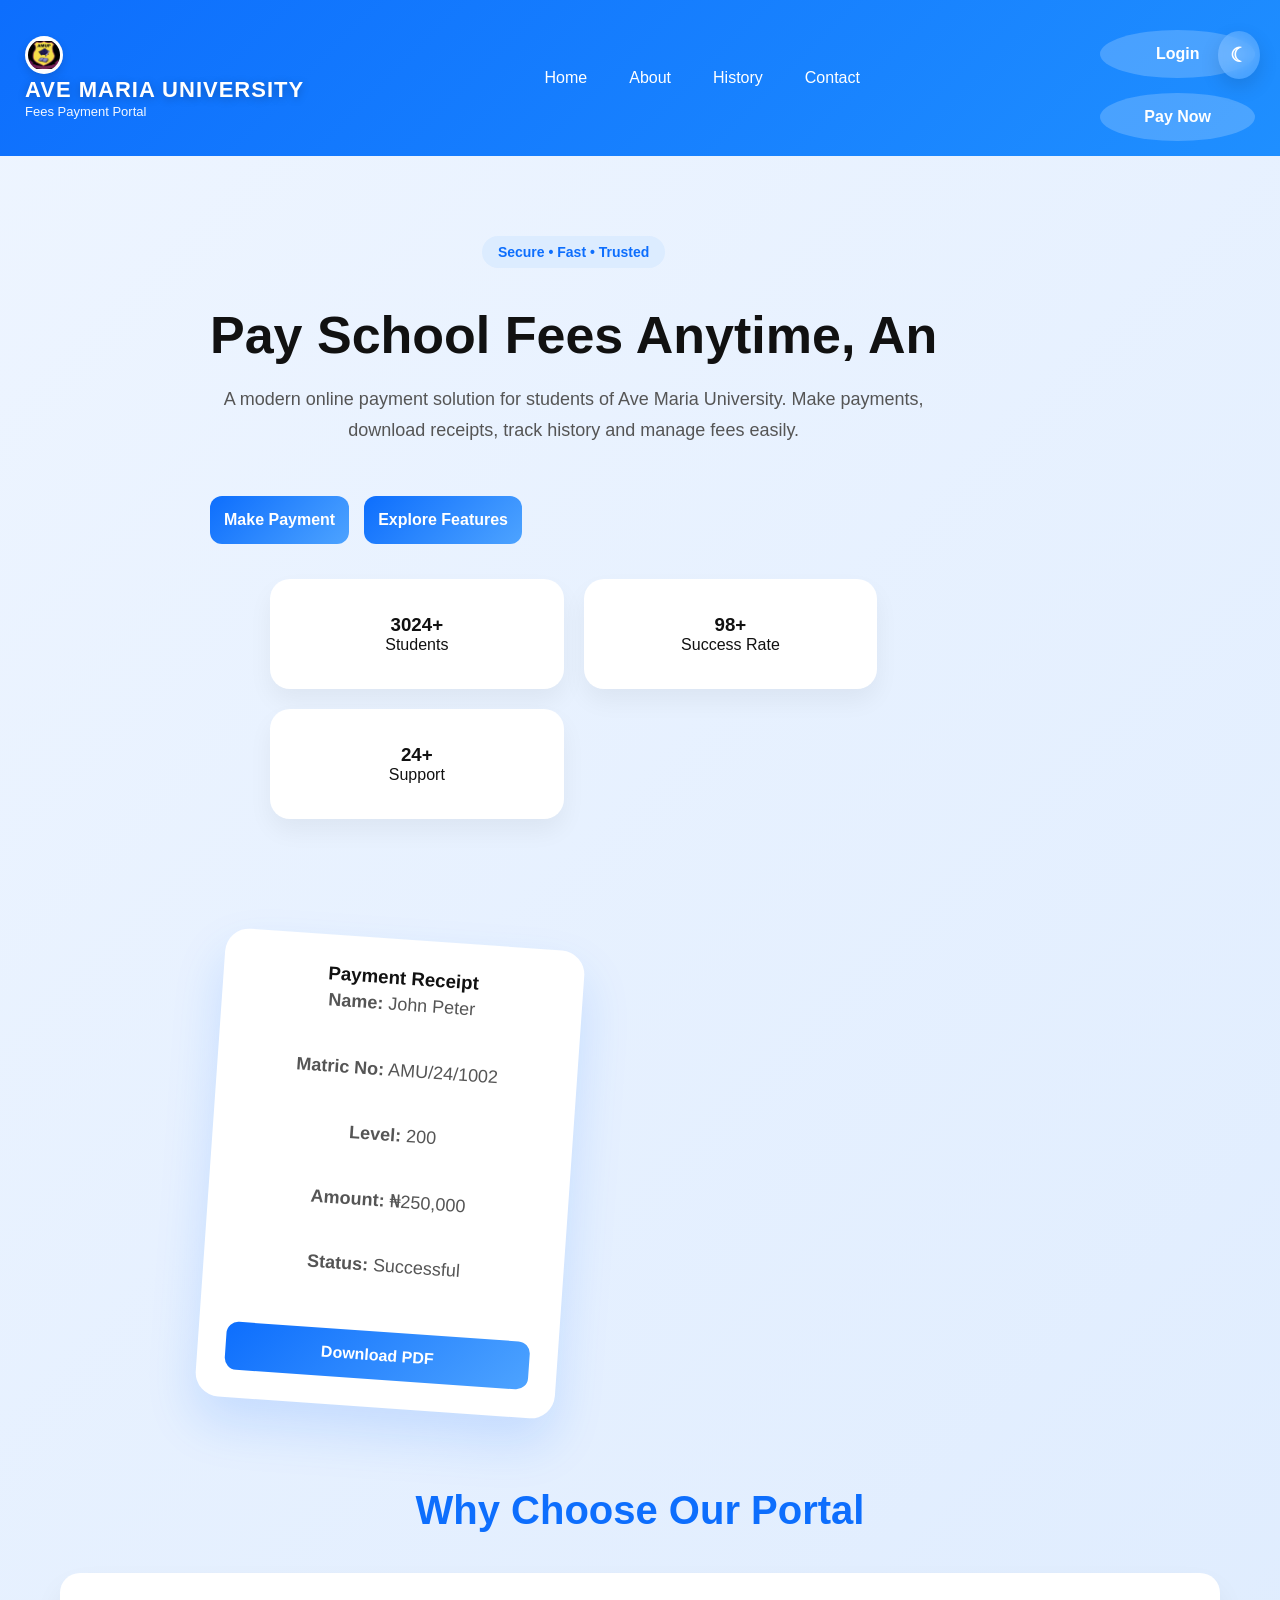
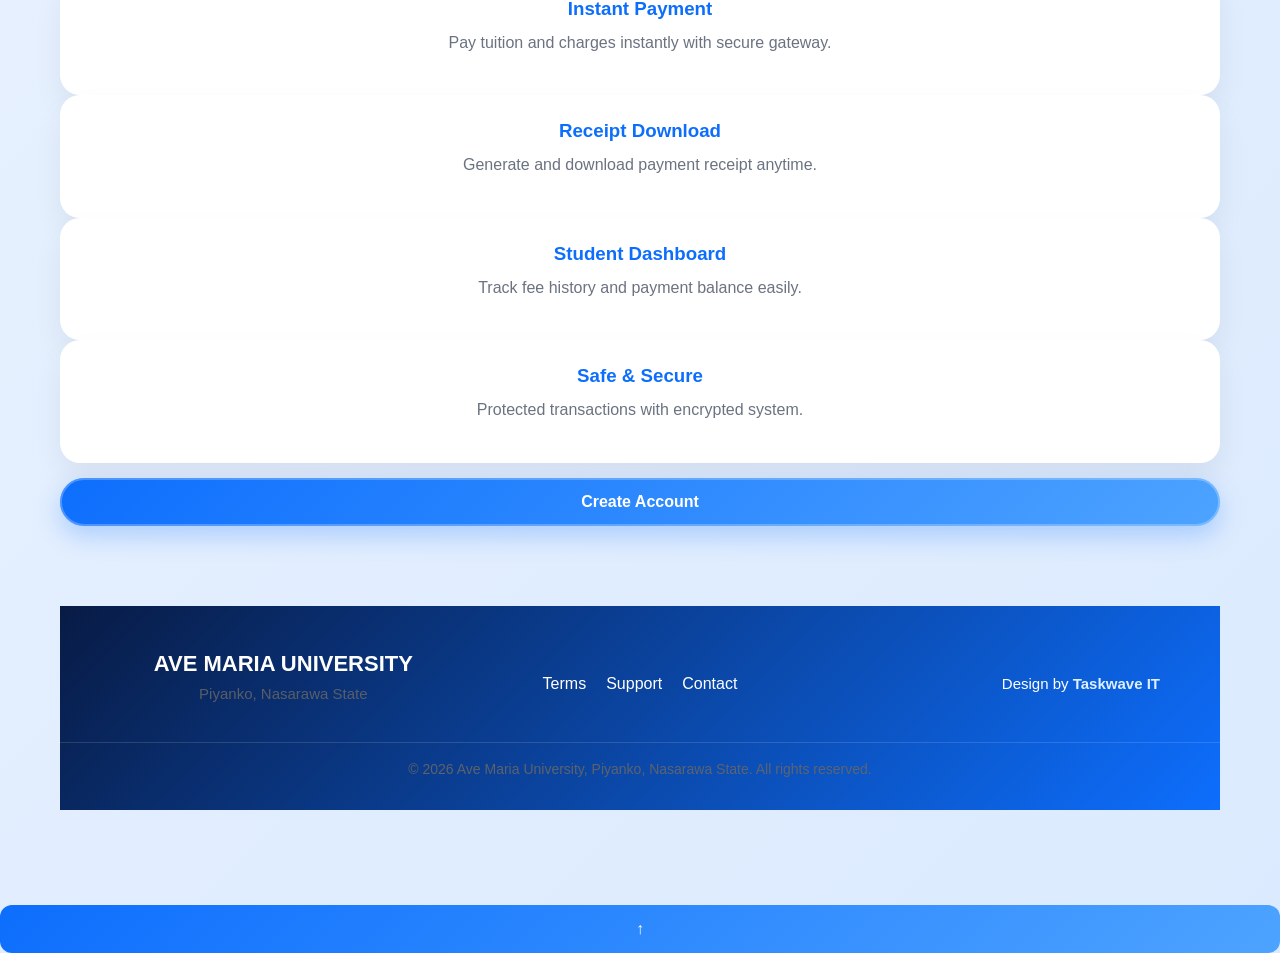
==== commit 7d7e355a: "Fix HTML entity encoding and update logo path" ====
--- a/index.html
+++ b/index.html
@@ -13,7 +13,7 @@
     
 <div class="logo">
    <div class="logo">
-    <img src="image/logo.jpg" alt="Logo">
+    <img src="logo.jpg" alt="Logo">
 
     <div class="logo-text">
         <h2>AVE MARIA UNIVERSITY</h2>
@@ -154,4 +154,4 @@
 </section>
 
 </body>
-</html>+</html>
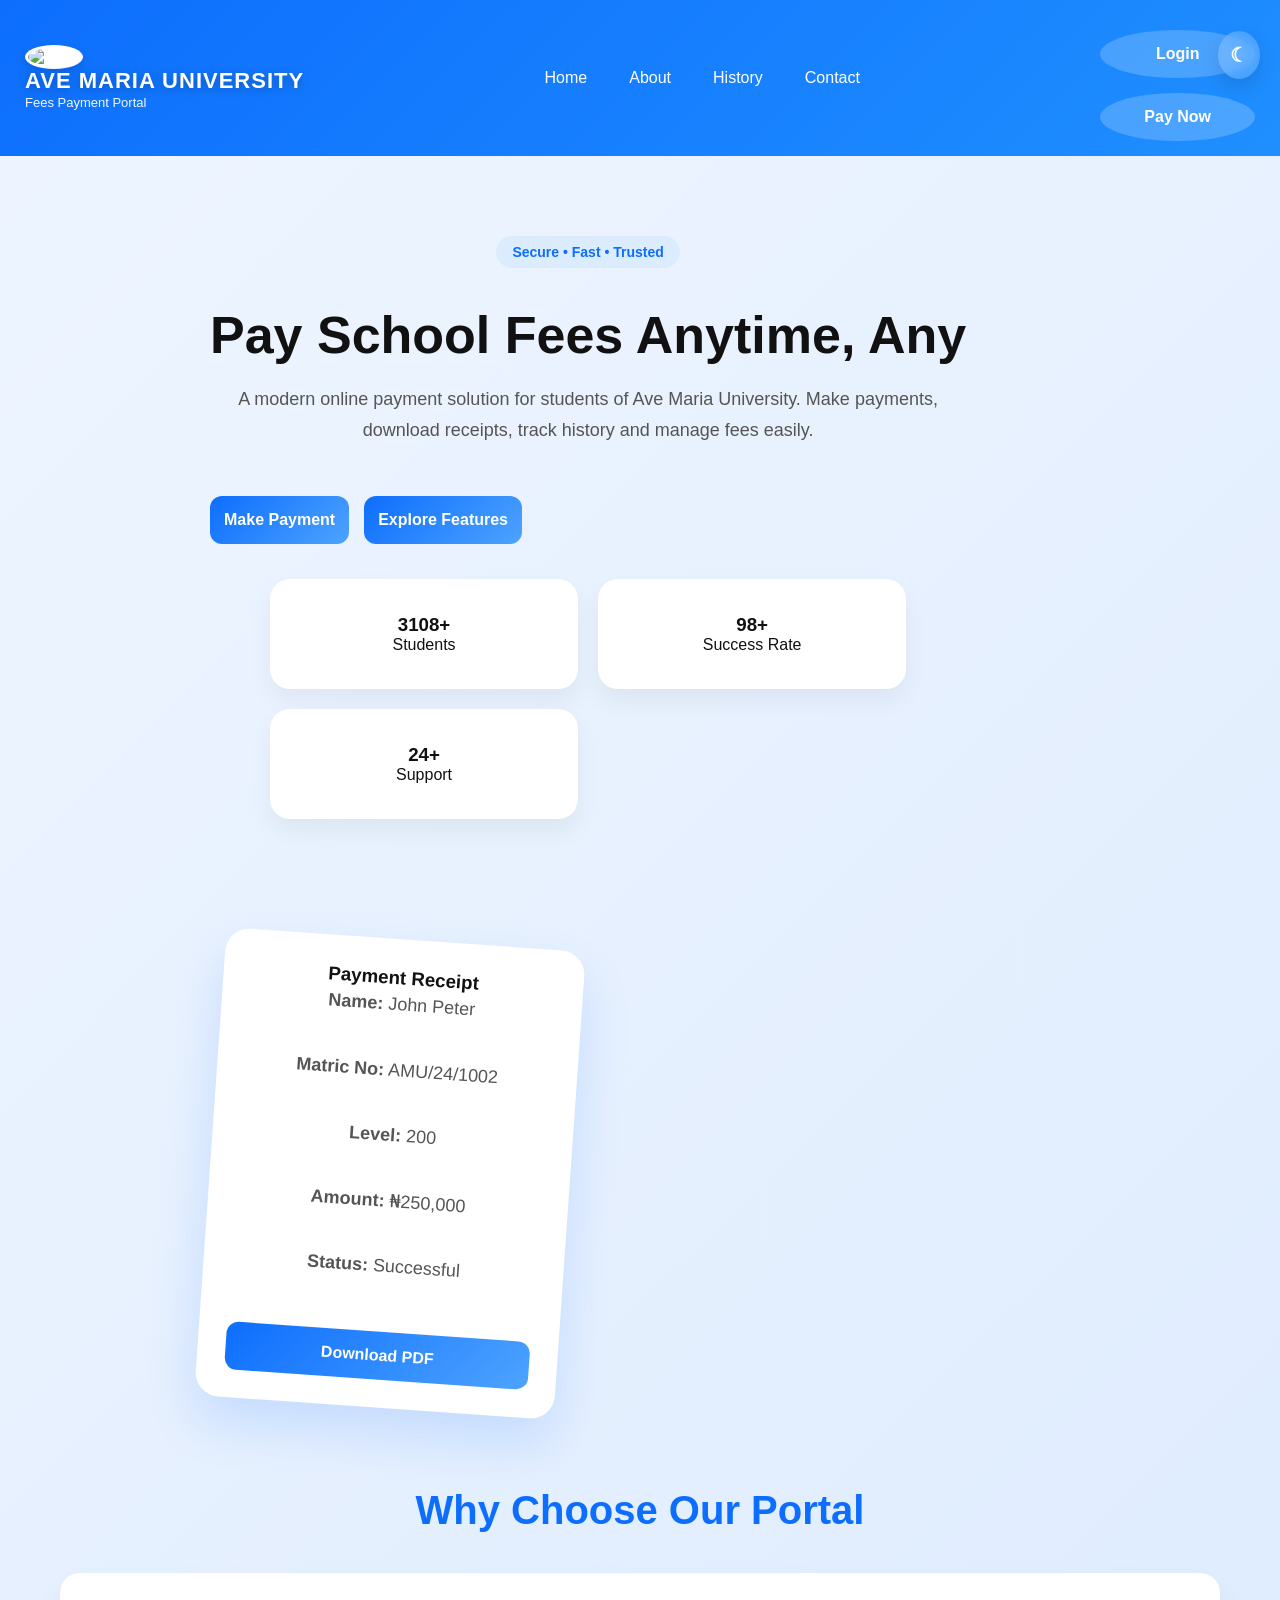
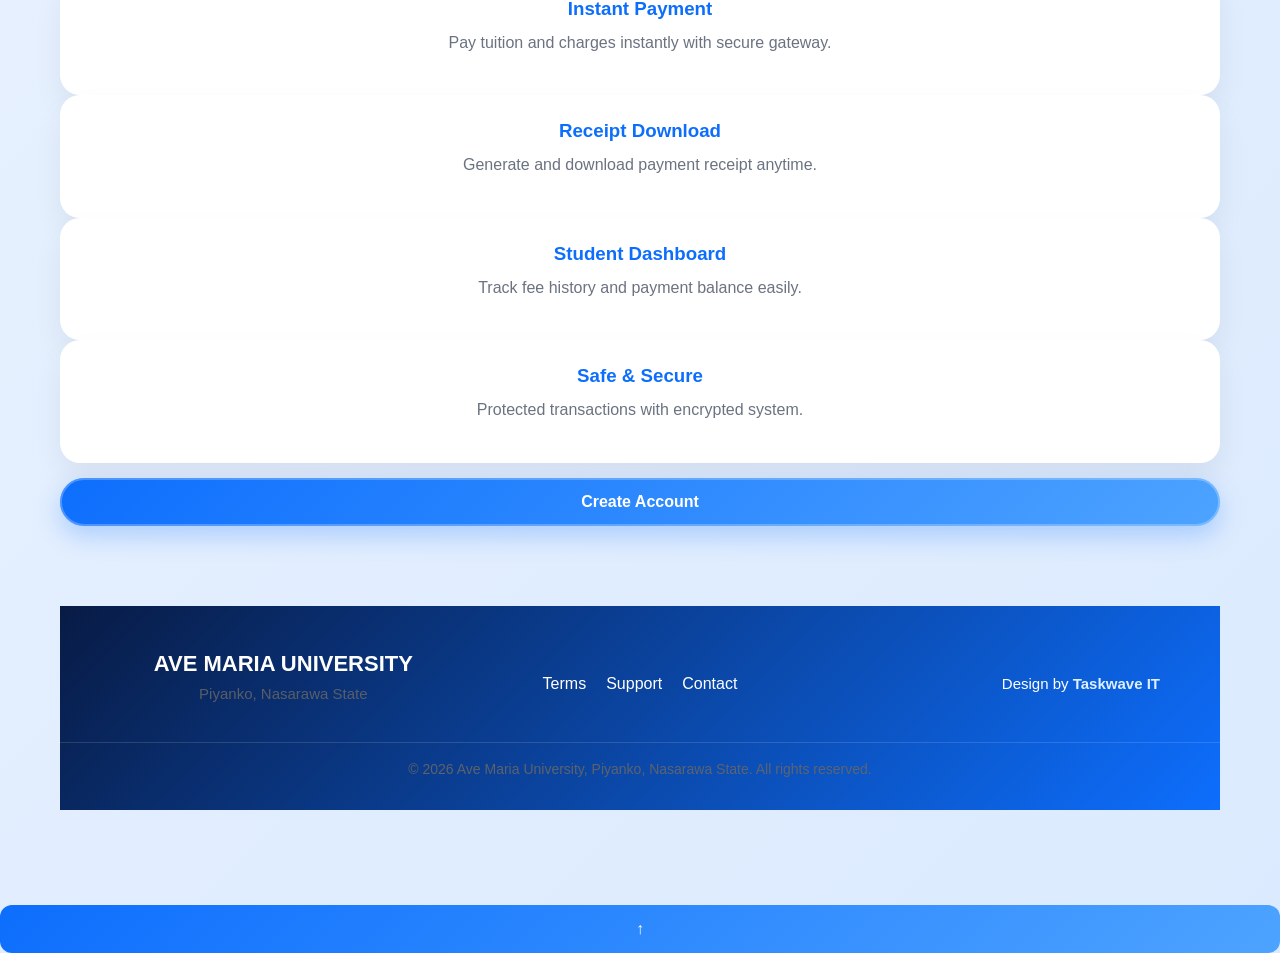
==== commit 2e377114: "Fix logo image filename and update HTML structure" ====
--- a/index.html
+++ b/index.html
@@ -13,7 +13,7 @@
     
 <div class="logo">
    <div class="logo">
-    <img src="logo.jpg" alt="Logo">
+    <img src="logo.JPG" alt="Logo">
 
     <div class="logo-text">
         <h2>AVE MARIA UNIVERSITY</h2>
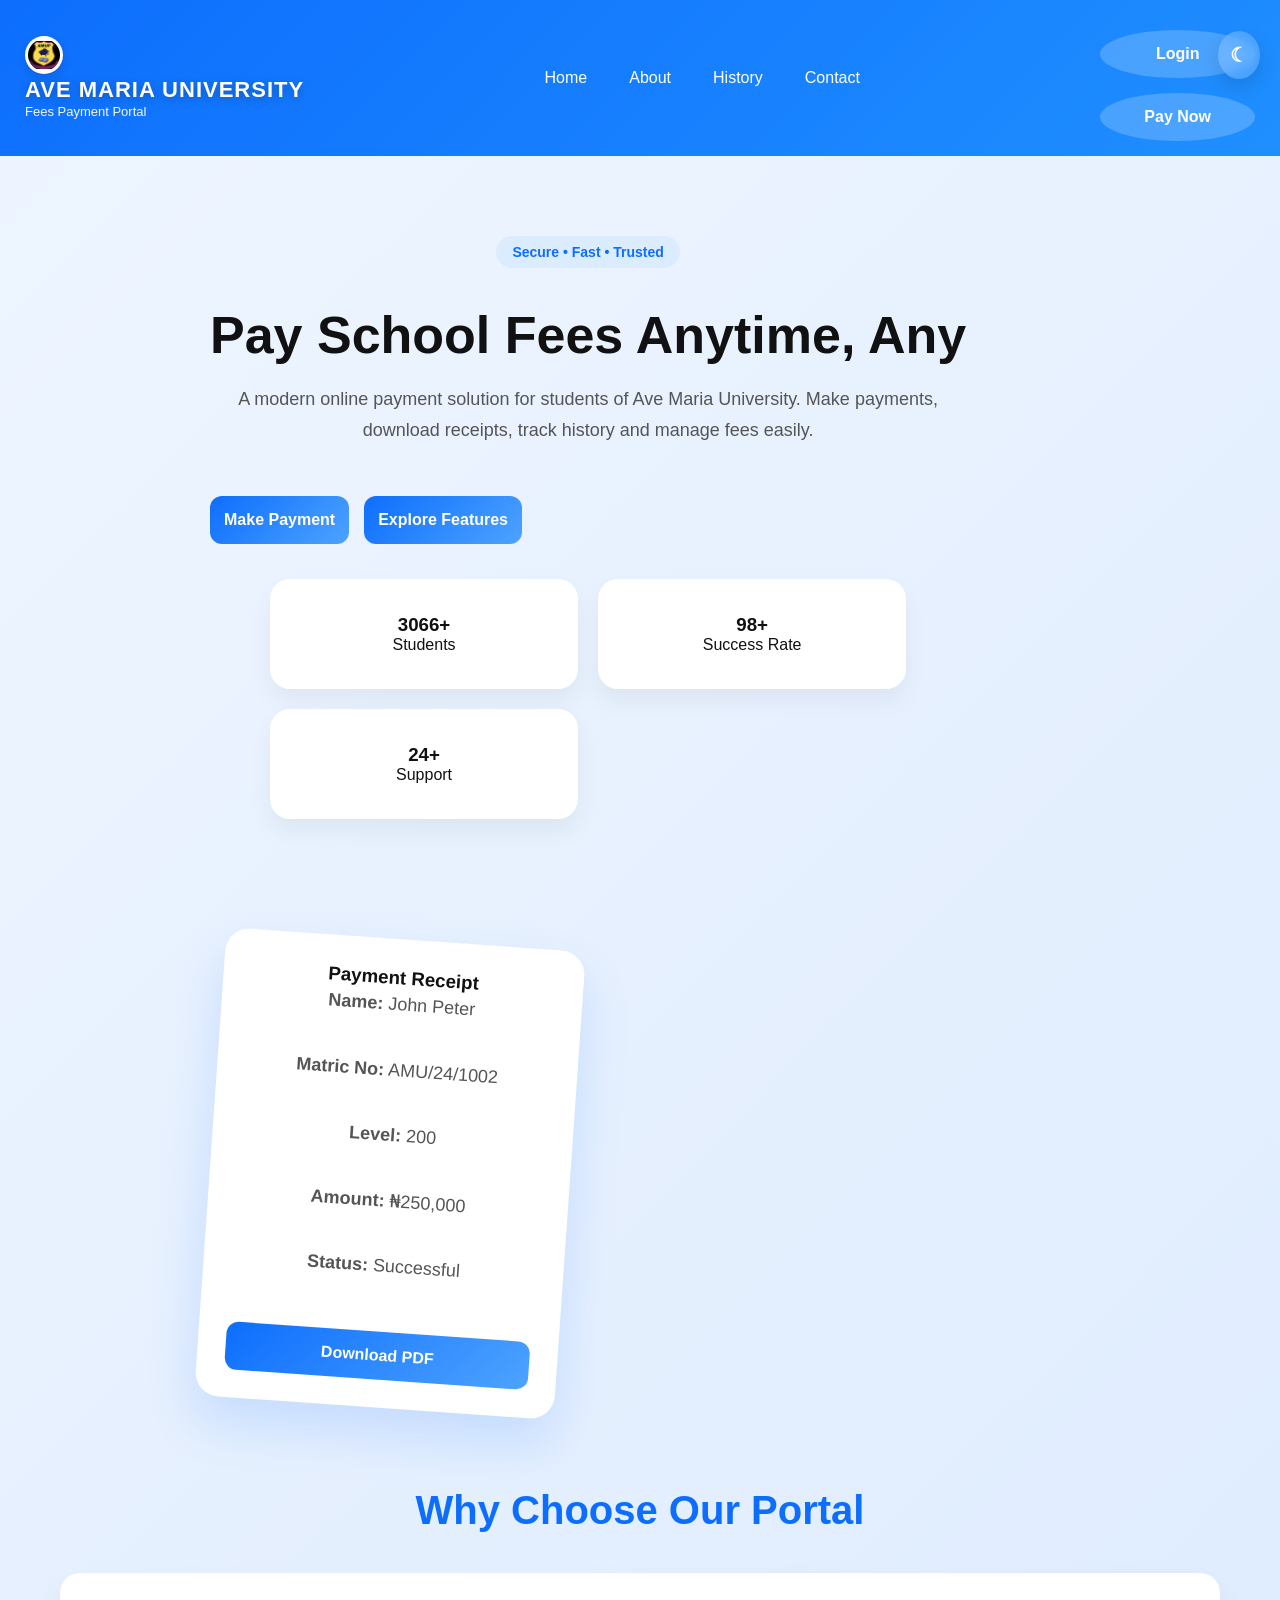
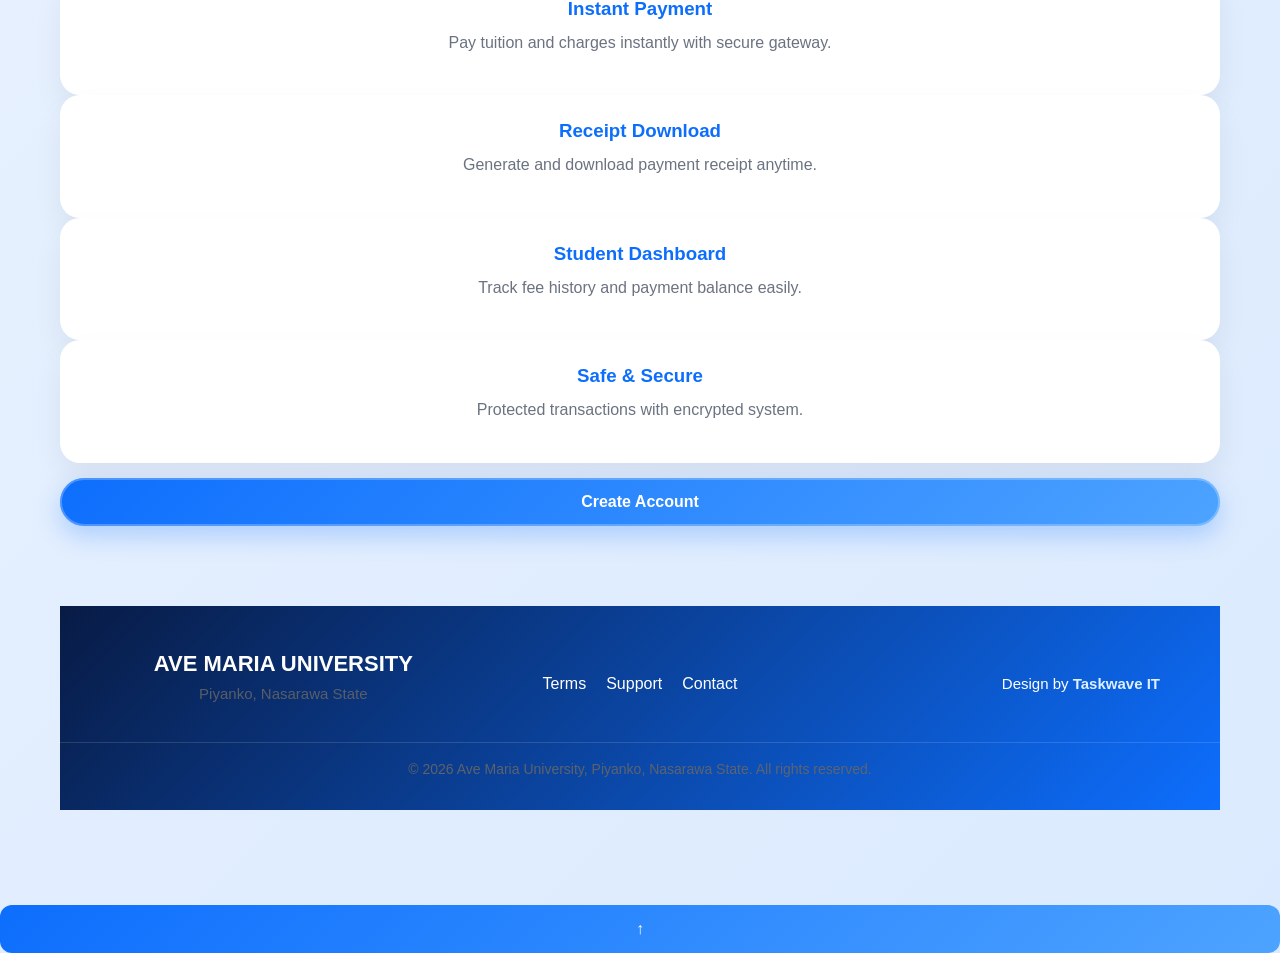
==== commit e393833e: "Fix HTML entities and update logo image source" ====
--- a/index.html
+++ b/index.html
@@ -13,7 +13,7 @@
     
 <div class="logo">
    <div class="logo">
-    <img src="logo.JPG" alt="Logo">
+    <img src="logo.jpg" alt="Logo">
 
     <div class="logo-text">
         <h2>AVE MARIA UNIVERSITY</h2>
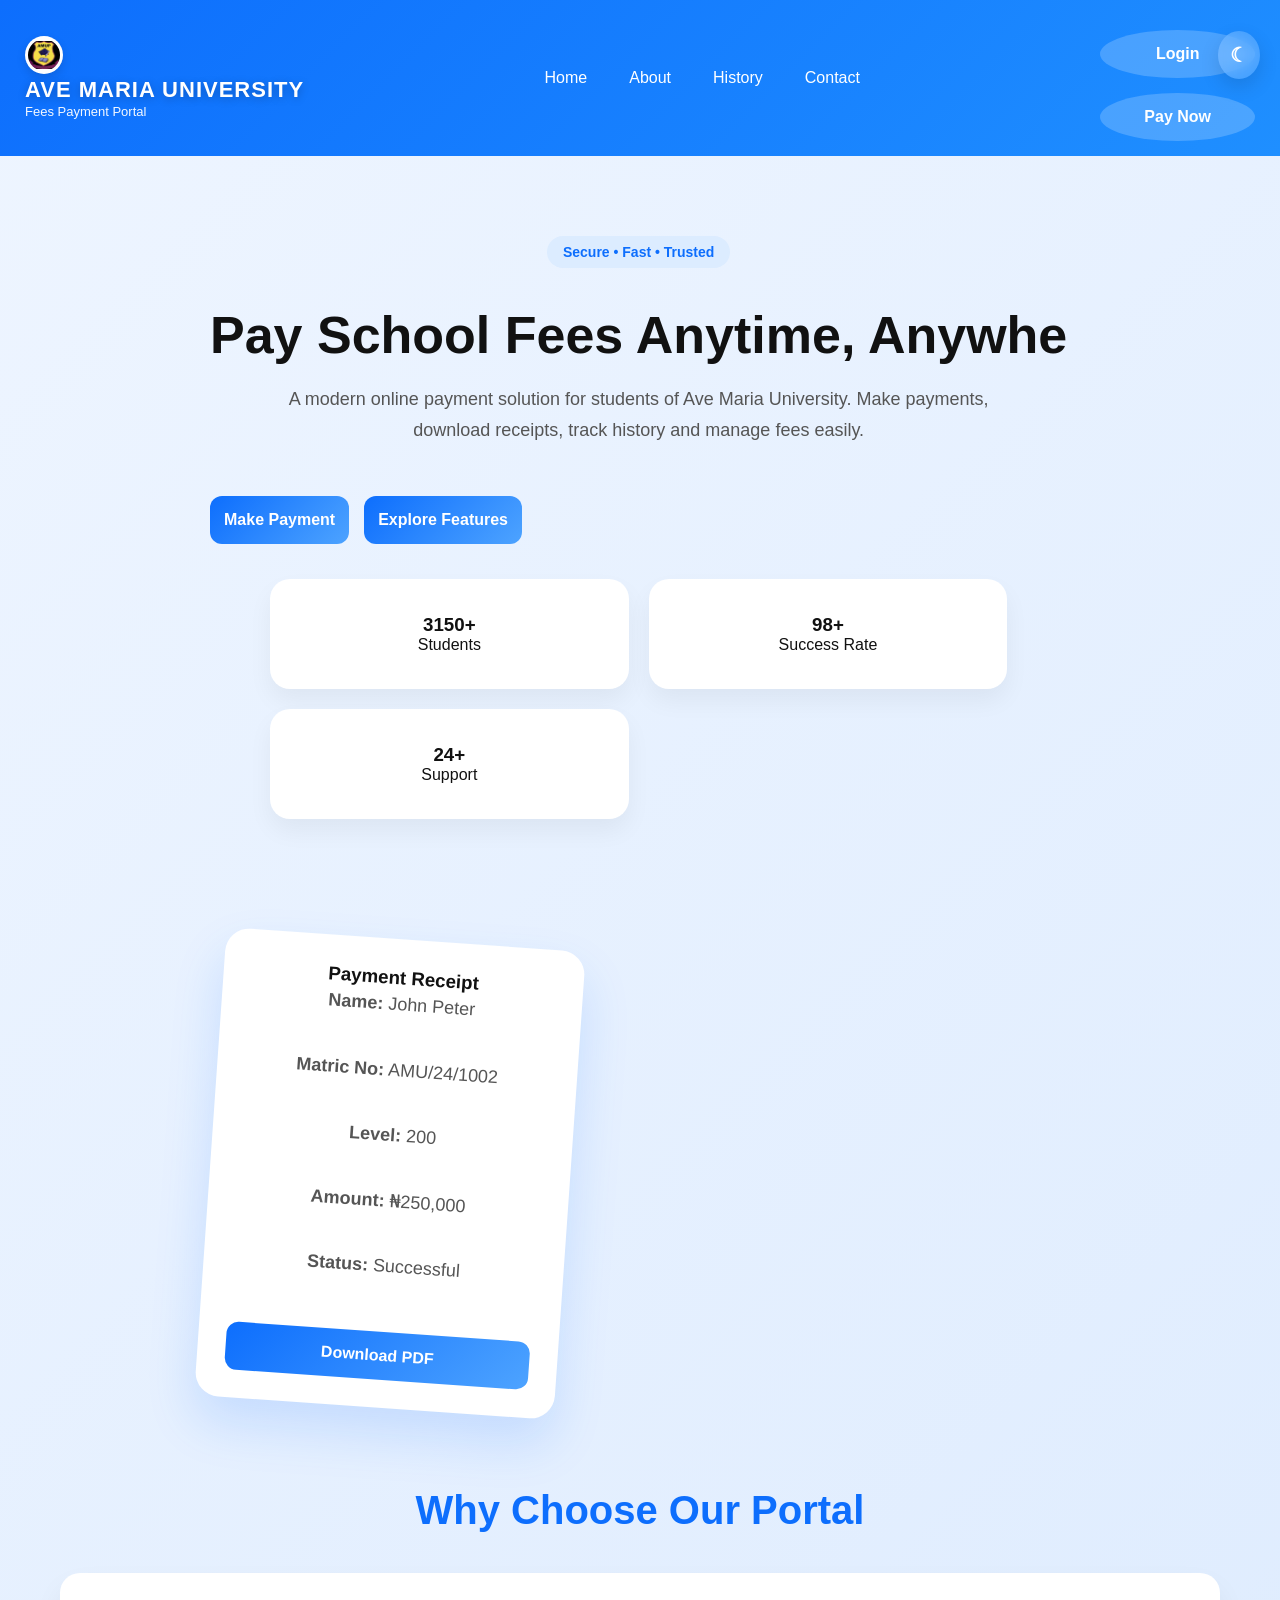
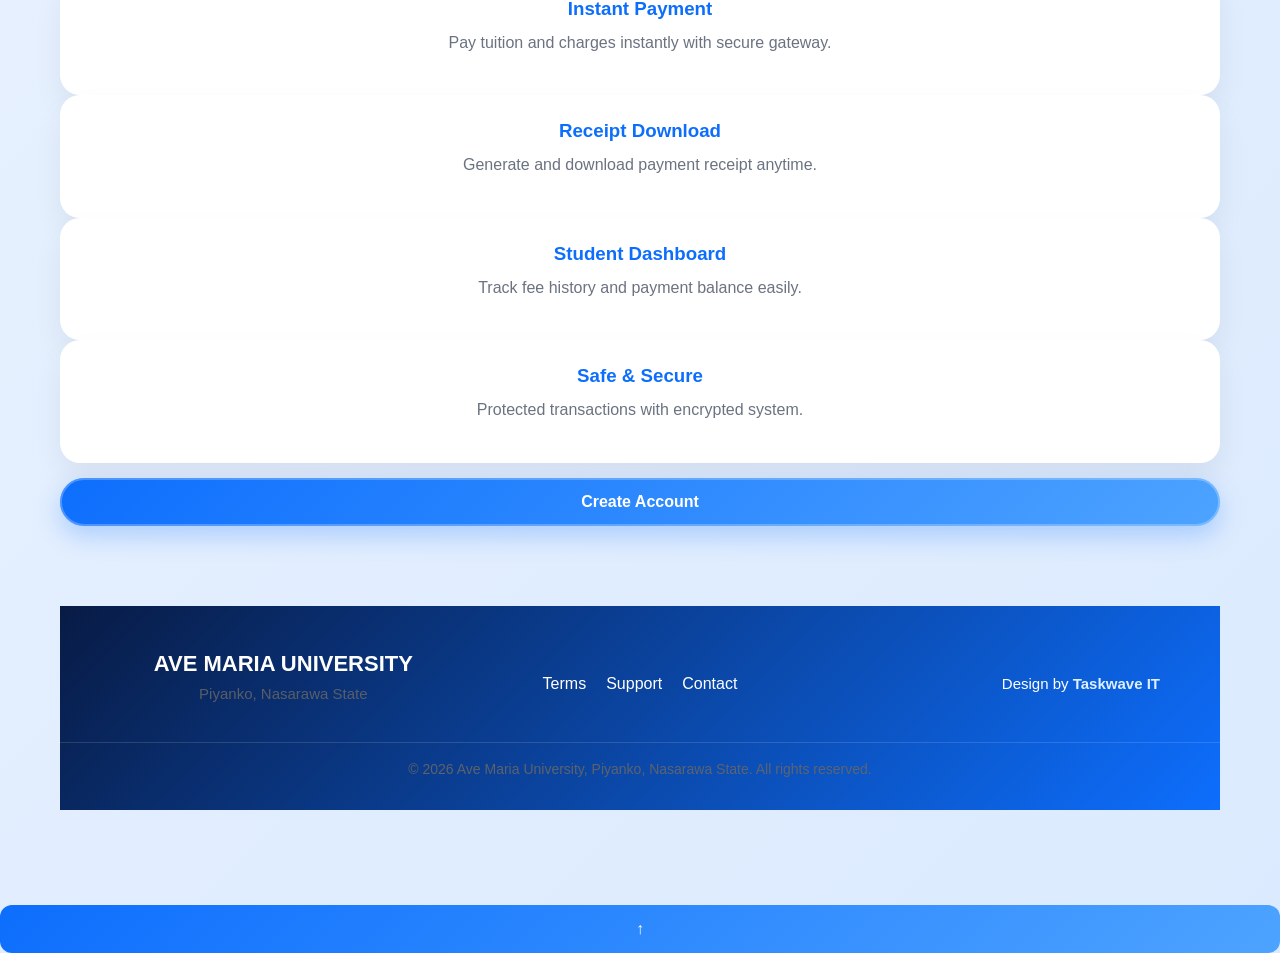
==== commit 43811092: "Fix HTML syntax and structure issues" ====
--- a/index.html
+++ b/index.html
@@ -13,7 +13,7 @@
     
 <div class="logo">
    <div class="logo">
-    <img src="logo.jpg" alt="Logo">
+    <img src="logo" alt="Logo">
 
     <div class="logo-text">
         <h2>AVE MARIA UNIVERSITY</h2>
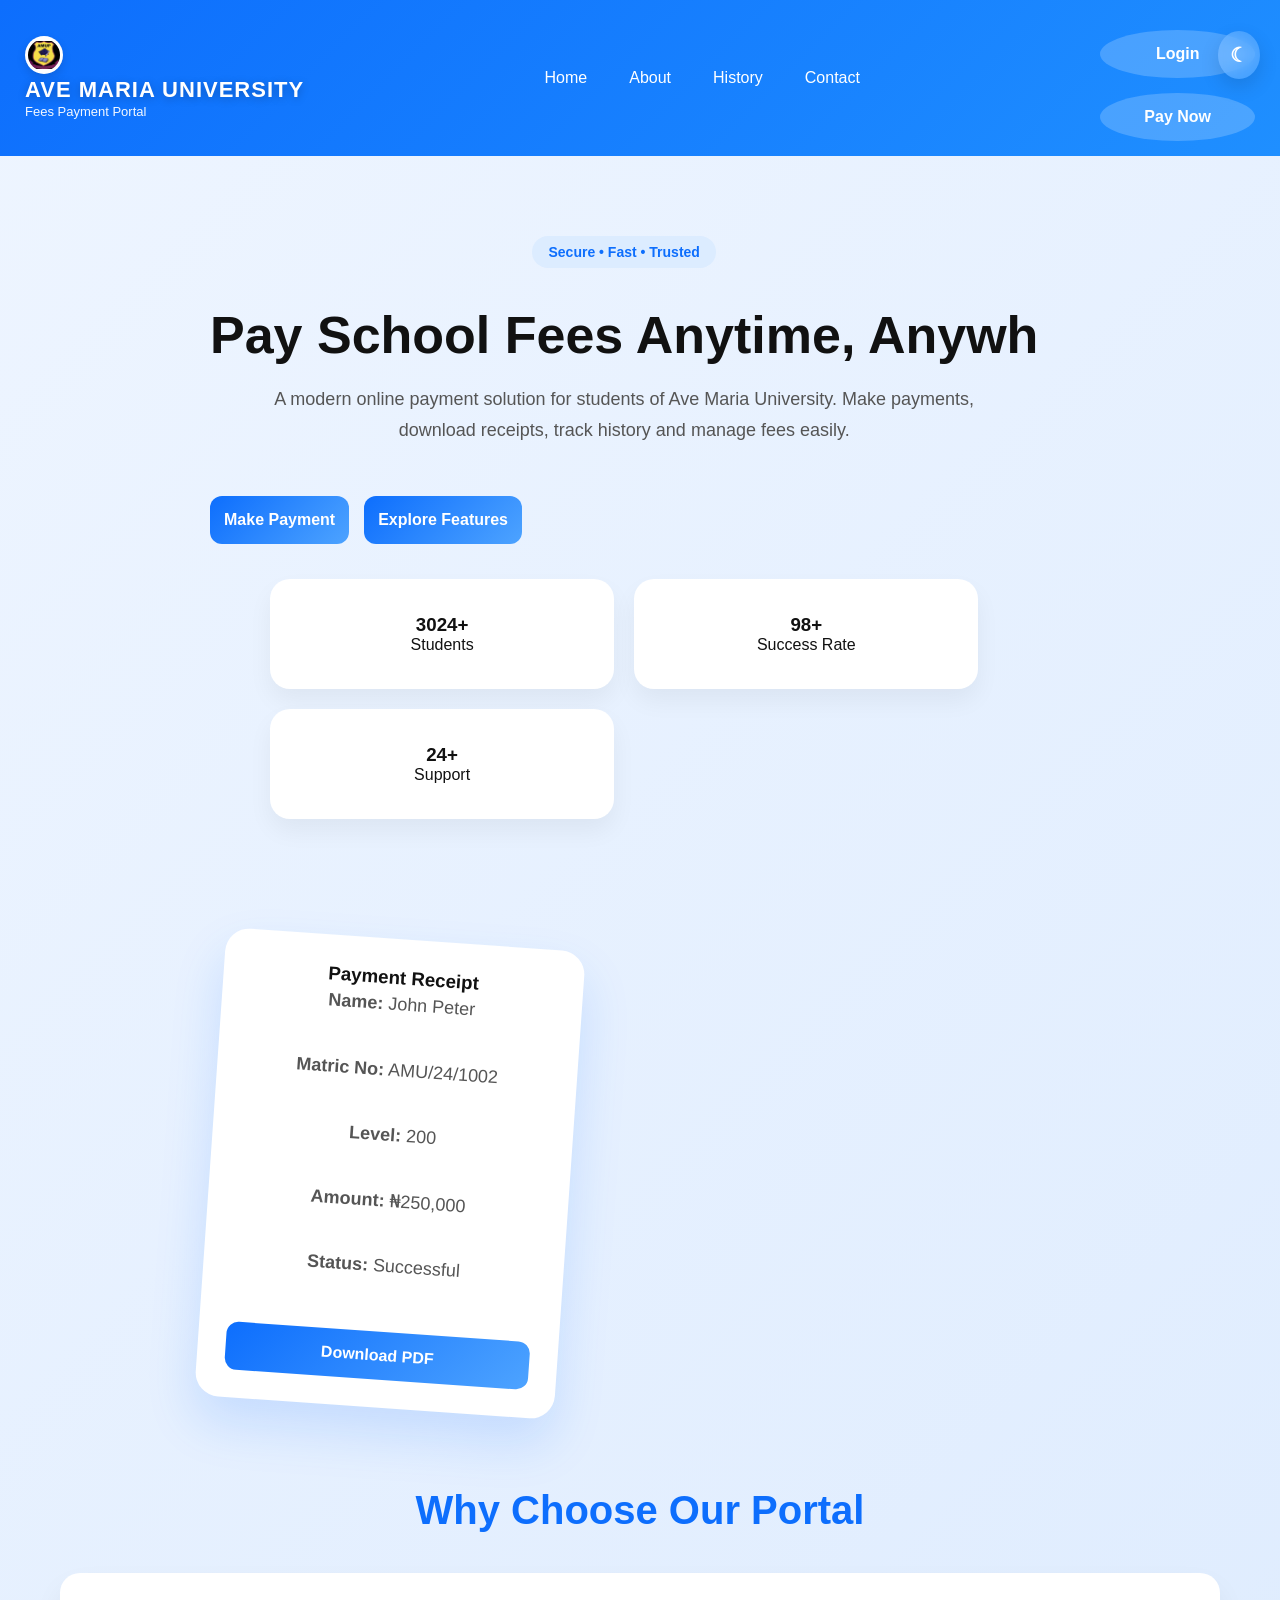
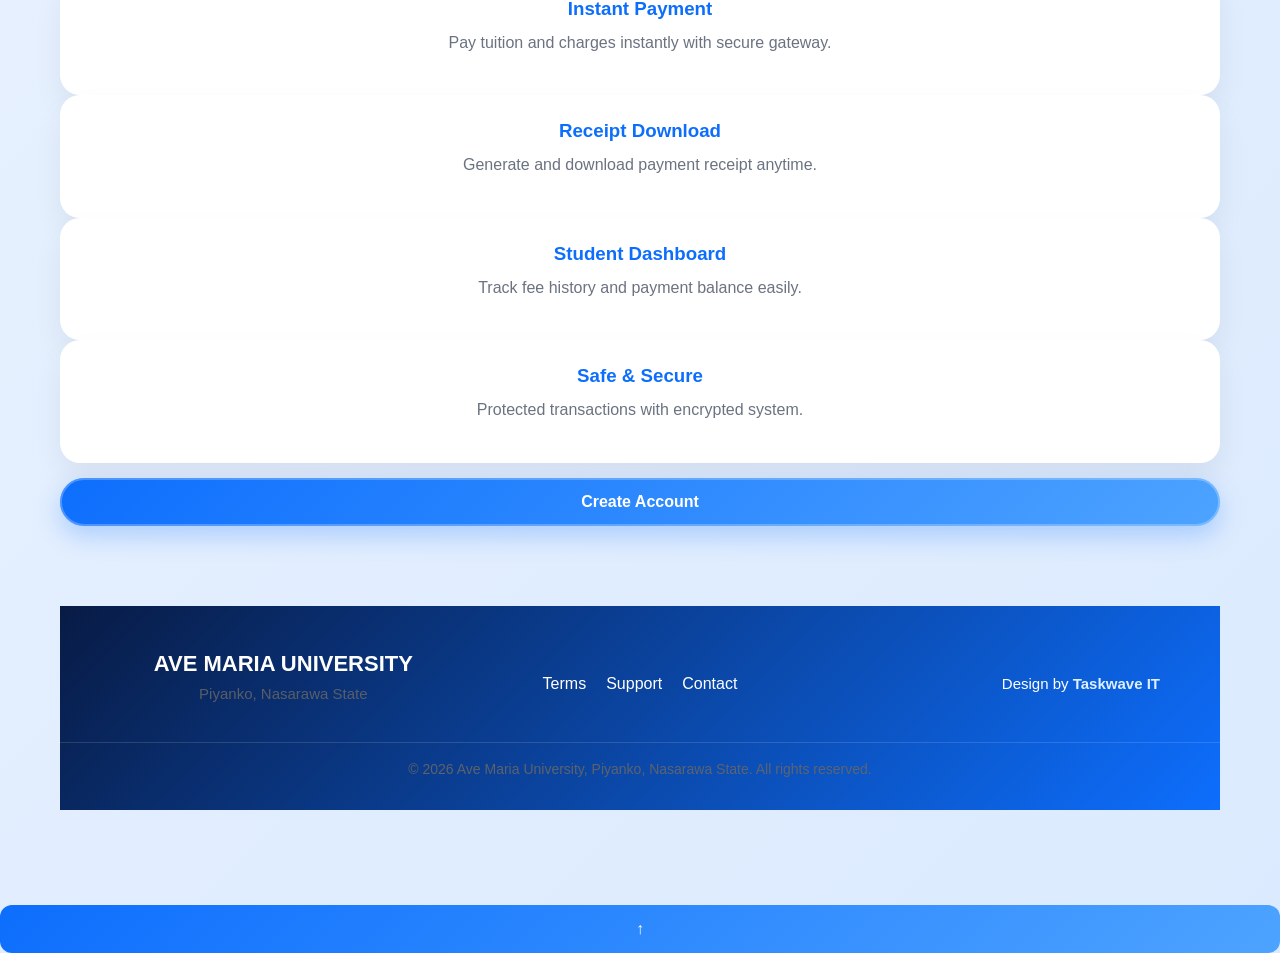
==== commit e25c6d15: "Update logo image source in index.html" ====
--- a/index.html
+++ b/index.html
@@ -13,7 +13,7 @@
     
 <div class="logo">
    <div class="logo">
-    <img src="logo" alt="Logo">
+    <img src="logo.jpg" alt="Logo">
 
     <div class="logo-text">
         <h2>AVE MARIA UNIVERSITY</h2>
